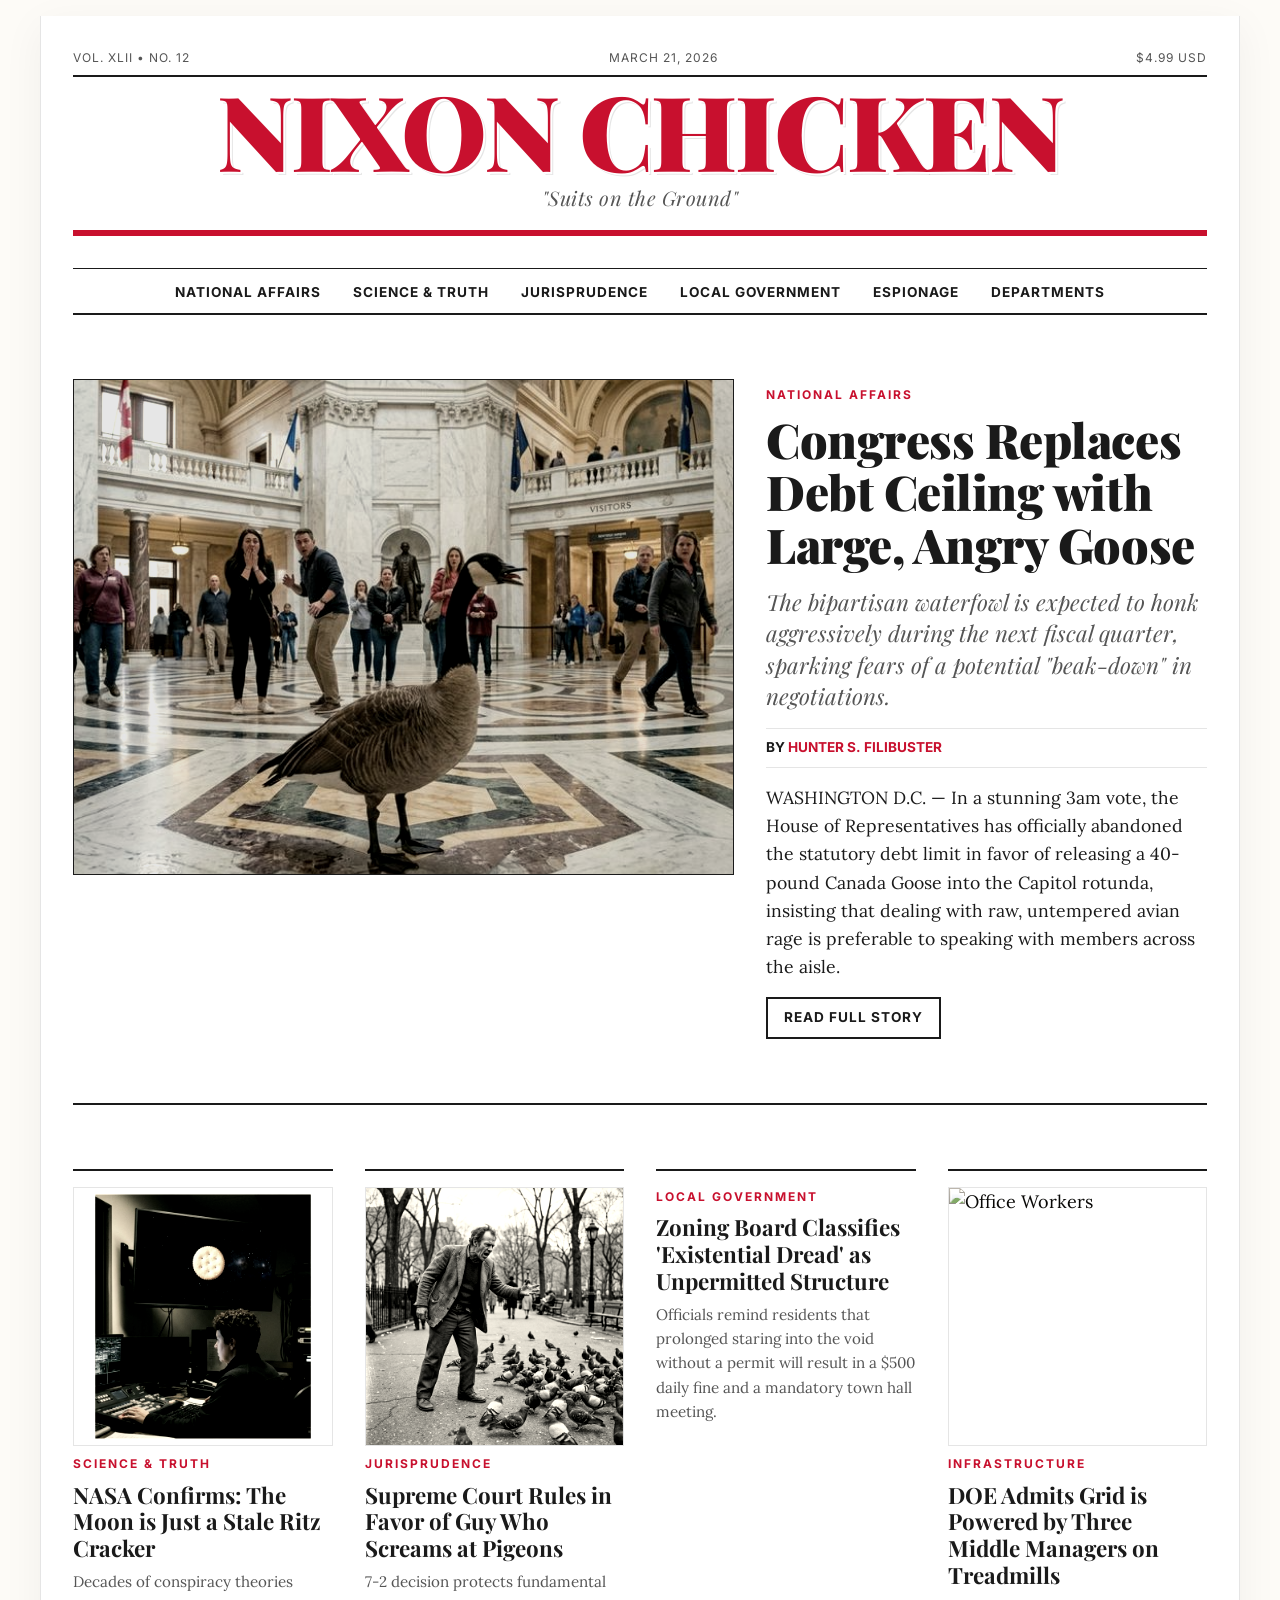
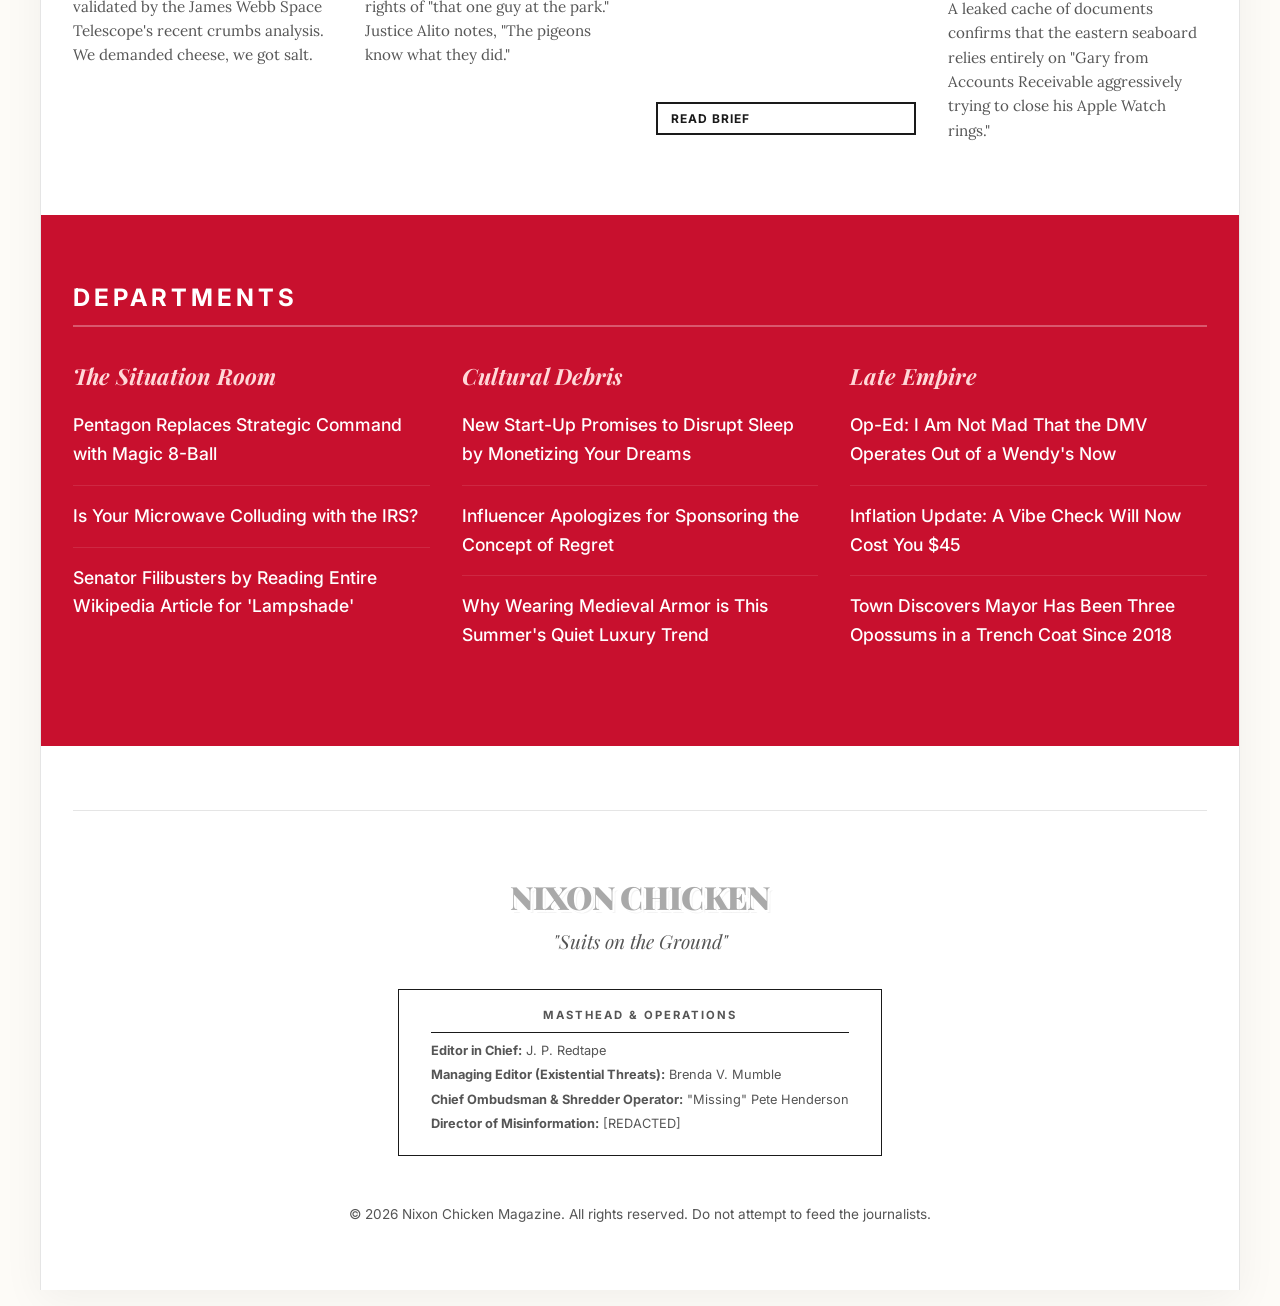
==== index.html @ 23889d83 "Replace scroll-driven video with autoplay hero + fade-out - New Casserole_hero.mp4: trimmed black ba" ====
<!DOCTYPE html>
<html lang="en">
<head>
    <meta charset="UTF-8">
    <meta name="viewport" content="width=device-width, initial-scale=1.0">
    <title>Nixon Chicken | Democracy Dies in the Deep Fryer</title>
    <meta name="description" content="The only satirical magazine brave enough to tell you what the birds are plotting.">
    <link rel="preconnect" href="https://fonts.googleapis.com">
    <link rel="preconnect" href="https://fonts.gstatic.com" crossorigin>
    <link href="https://fonts.googleapis.com/css2?family=Inter:wght@400;500;700&family=Lora:ital,wght@0,400;0,600;1,400&family=Playfair+Display:ital,wght@0,700;0,900;1,700;1,900&display=swap" rel="stylesheet">
    <link rel="stylesheet" href="style.css">
</head>
<body>

    <!-- AUTOPLAY VIDEO HERO OVERLAY -->
    <!-- Covers the entire viewport, plays once, pauses 1.5s, then fades to reveal site -->
    <div id="video-overlay" class="video-overlay">
        <video id="hero-video" src="assets/Casserole_hero.mp4" muted playsinline webkit-playsinline preload="auto"></video>
    </div>

    <!-- SITE CONTENT -->
    <div class="site-wrapper">
        <header class="masthead">
            <div class="masthead-meta">
                <span>VOL. XLII • NO. 12</span>
                <span>MARCH 21, 2026</span>
                <span>$4.99 USD</span>
            </div>
            <h1 class="logo">NIXON CHICKEN</h1>
            <p class="tagline">"Suits on the Ground"</p>
        </header>

        <nav class="main-nav">
            <ul>
                <li><a href="#">National Affairs</a></li>
                <li><a href="#">Science & Truth</a></li>
                <li><a href="#">Jurisprudence</a></li>
                <li><a href="#">Local Government</a></li>
                <li><a href="#">Espionage</a></li>
                <li><a href="#">Departments</a></li>
            </ul>
        </nav>

        <main>
            <section class="hero-story">
                <div class="hero-image">
                    <div class="img-wrapper">
                        <img src="assets/goose.png" alt="A Large and Majestic Goose">
                    </div>
                </div>
                <div class="hero-content">
                    <span class="category-tag">National Affairs</span>
                    <h2 class="hero-headline">Congress Replaces Debt Ceiling with Large, Angry Goose</h2>
                    <p class="hero-dek">The bipartisan waterfowl is expected to honk aggressively during the next fiscal quarter, sparking fears of a potential "beak-down" in negotiations.</p>
                    <p class="author">By <span class="author-name">Hunter S. Filibuster</span></p>
                    <p class="hero-excerpt">WASHINGTON D.C. — In a stunning 3am vote, the House of Representatives has officially abandoned the statutory debt limit in favor of releasing a 40-pound Canada Goose into the Capitol rotunda, insisting that dealing with raw, untempered avian rage is preferable to speaking with members across the aisle.</p>
                    <a href="#" class="read-more">Read Full Story</a>
                </div>
            </section>

            <div class="story-grid">
                <article class="card">
                    <div class="card-img">
                        <img src="assets/ritz_moon.png" alt="Moon is a cracker">
                    </div>
                    <span class="category-tag">Science & Truth</span>
                    <h3 class="card-headline">NASA Confirms: The Moon is Just a Stale Ritz Cracker</h3>
                    <p class="card-dek">Decades of conspiracy theories validated by the James Webb Space Telescope's recent crumbs analysis. We demanded cheese, we got salt.</p>
                </article>

                <article class="card">
                    <div class="card-img">
                        <img src="assets/pigeon_man.png" alt="Man yelling at pigeons">
                    </div>
                    <span class="category-tag">Jurisprudence</span>
                    <h3 class="card-headline">Supreme Court Rules in Favor of Guy Who Screams at Pigeons</h3>
                    <p class="card-dek">7-2 decision protects fundamental rights of "that one guy at the park." Justice Alito notes, "The pigeons know what they did."</p>
                </article>

                <article class="card text-only">
                    <span class="category-tag">Local Government</span>
                    <h3 class="card-headline">Zoning Board Classifies 'Existential Dread' as Unpermitted Structure</h3>
                    <p class="card-dek">Officials remind residents that prolonged staring into the void without a permit will result in a $500 daily fine and a mandatory town hall meeting.</p>
                    <a href="#" class="read-more small">Read Brief</a>
                </article>

                <article class="card">
                    <div class="card-img">
                        <img src="https://picsum.photos/seed/bureaucracy/600/600" alt="Office Workers">
                    </div>
                    <span class="category-tag">Infrastructure</span>
                    <h3 class="card-headline">DOE Admits Grid is Powered by Three Middle Managers on Treadmills</h3>
                    <p class="card-dek">A leaked cache of documents confirms that the eastern seaboard relies entirely on "Gary from Accounts Receivable aggressively trying to close his Apple Watch rings."</p>
                </article>

            </div>

            <section class="departments">
                <div class="dept-header">
                    <h2>Departments</h2>
                </div>
                <div class="dept-columns">
                    <div class="dept-col">
                        <h4>The Situation Room</h4>
                        <ul>
                            <li><a href="#">Pentagon Replaces Strategic Command with Magic 8-Ball</a></li>
                            <li><a href="#">Is Your Microwave Colluding with the IRS?</a></li>
                            <li><a href="#">Senator Filibusters by Reading Entire Wikipedia Article for 'Lampshade'</a></li>
                        </ul>
                    </div>
                    <div class="dept-col">
                        <h4>Cultural Debris</h4>
                        <ul>
                            <li><a href="#">New Start-Up Promises to Disrupt Sleep by Monetizing Your Dreams</a></li>
                            <li><a href="#">Influencer Apologizes for Sponsoring the Concept of Regret</a></li>
                            <li><a href="#">Why Wearing Medieval Armor is This Summer's Quiet Luxury Trend</a></li>
                        </ul>
                    </div>
                    <div class="dept-col">
                        <h4>Late Empire</h4>
                        <ul>
                            <li><a href="#">Op-Ed: I Am Not Mad That the DMV Operates Out of a Wendy's Now</a></li>
                            <li><a href="#">Inflation Update: A Vibe Check Will Now Cost You $45</a></li>
                            <li><a href="#">Town Discovers Mayor Has Been Three Opossums in a Trench Coat Since 2018</a></li>
                        </ul>
                    </div>
                </div>
            </section>
        </main>

        <footer class="site-footer">
            <h1 class="logo footer-logo">NIXON CHICKEN</h1>
            <p class="footer-tagline">"Suits on the Ground"</p>

            <div class="staff-box">
                <h5>Masthead & Operations</h5>
                <p><strong>Editor in Chief:</strong> J. P. Redtape</p>
                <p><strong>Managing Editor (Existential Threats):</strong> Brenda V. Mumble</p>
                <p><strong>Chief Ombudsman & Shredder Operator:</strong> "Missing" Pete Henderson</p>
                <p><strong>Director of Misinformation:</strong> [REDACTED]</p>
            </div>

            <p class="copyright">&copy; 2026 Nixon Chicken Magazine. All rights reserved. Do not attempt to feed the journalists.</p>
        </footer>
    </div>

    <script>
        const overlay = document.getElementById("video-overlay");
        const video = document.getElementById("hero-video");

        // When video ends: wait 1.5s, then fade out the overlay
        video.addEventListener("ended", () => {
            setTimeout(() => {
                overlay.classList.add("fade-out");
                // After the CSS transition completes, remove overlay from flow
                overlay.addEventListener("transitionend", () => {
                    overlay.style.display = "none";
                }, { once: true });
            }, 1500);
        });

        // Autoplay as soon as ready
        video.play().catch(() => {
            // If autoplay blocked, fade out immediately
            overlay.classList.add("fade-out");
            setTimeout(() => { overlay.style.display = "none"; }, 1200);
        });
    </script>
</body>
</html>
---- style.css ----
:root {
    --color-bg: #FDFBF7; /* Newsprint cream */
    --color-text: #1a1a1a;
    --color-red: #c8102e; /* TIME red */
    --color-red-dark: #8b0a1d;
    --color-border: #1a1a1a;
    --color-meta: #555;
    
    --font-serif: 'Playfair Display', Georgia, serif;
    --font-body: 'Lora', serif;
    --font-sans: 'Inter', 'Helvetica Neue', sans-serif;
    
    --space-sm: 0.5rem;
    --space-md: 1rem;
    --space-lg: 2rem;
    --space-xl: 4rem;
}

* {
    box-sizing: border-box;
    margin: 0;
    padding: 0;
}

body {
    background-color: var(--color-bg);
    color: var(--color-text);
    font-family: var(--font-body);
    line-height: 1.6;
    padding: 0; /* padding moved to .site-wrapper margin */
    font-size: 18px;
}

a {
    color: inherit;
    text-decoration: none;
}

a:hover {
    color: var(--color-red);
}

.site-wrapper {
    max-width: 1200px;
    margin: var(--space-md) auto;
    border-left: 1px solid rgba(0,0,0,0.1);
    border-right: 1px solid rgba(0,0,0,0.1);
    background-color: #fff;
    padding: 0 var(--space-lg);
    box-shadow: 0 10px 40px rgba(0,0,0,0.05);
}

/* --- AUTOPLAY VIDEO HERO OVERLAY --- */
/* Fixed overlay covers viewport, fades out after video ends + 1.5s pause */
.video-overlay {
    position: fixed;
    inset: 0;
    z-index: 9999;
    background: #000;
    display: flex;
    align-items: center;
    justify-content: center;
    opacity: 1;
    transition: opacity 1.2s ease;
}

.video-overlay.fade-out {
    opacity: 0;
    pointer-events: none;
}

#hero-video {
    width: 100%;
    height: 100%;
    object-fit: cover;
    display: block;
}

/* --- MASTHEAD --- */
.masthead {
    text-align: center;
    padding: var(--space-lg) 0 var(--space-md);
    border-bottom: 6px solid var(--color-red);
    margin-bottom: var(--space-lg);
    position: relative;
}

.masthead-meta {
    display: flex;
    justify-content: space-between;
    font-family: var(--font-sans);
    font-size: 0.75rem;
    text-transform: uppercase;
    letter-spacing: 1px;
    border-bottom: 2px solid var(--color-border);
    padding-bottom: var(--space-sm);
    margin-bottom: var(--space-sm);
    color: var(--color-meta);
}

.logo {
    font-family: var(--font-serif);
    font-weight: 900;
    font-size: 10vw; /* Responsive logo */
    line-height: 0.85;
    letter-spacing: -0.02em;
    text-transform: uppercase;
    color: var(--color-red);
    margin: var(--space-sm) 0;
    text-shadow: 2px 2px 0 #fff, 3px 3px 0 rgba(0,0,0,0.1);
}

@media (min-width: 1000px) {
    .logo { font-size: 6.5rem; }
}

.tagline {
    font-family: var(--font-serif);
    font-style: italic;
    font-size: 1.25rem;
    color: var(--color-meta);
    letter-spacing: 0.5px;
}

/* --- MAIN NAV --- */
.main-nav {
    border-top: 1px solid var(--color-border);
    border-bottom: 2px solid var(--color-border);
    margin-bottom: var(--space-xl);
    padding: var(--space-sm) 0;
}

.main-nav ul {
    list-style: none;
    display: flex;
    justify-content: center;
    gap: var(--space-lg);
    flex-wrap: wrap;
}

.main-nav a {
    font-family: var(--font-sans);
    font-size: 0.85rem;
    font-weight: 700;
    text-transform: uppercase;
    letter-spacing: 1px;
    color: var(--color-text);
    transition: color 0.2s ease;
}

.main-nav a:hover {
    color: var(--color-red);
}

/* --- HERO STORY --- */
.hero-story {
    display: grid;
    grid-template-columns: 1fr;
    gap: var(--space-lg);
    margin-bottom: var(--space-xl);
    border-bottom: 2px solid var(--color-border);
    padding-bottom: var(--space-xl);
}

@media (min-width: 768px) {
    .hero-story {
        grid-template-columns: 3fr 2fr;
    }
}

.img-wrapper {
    width: 100%;
    aspect-ratio: 4/3;
    overflow: hidden;
    position: relative;
    border: 1px solid var(--color-border);
}

.img-wrapper img {
    width: 100%;
    height: 100%;
    object-fit: cover;
    filter: sepia(0.2) contrast(1.1) brightness(0.9) grayscale(0.2);
    transition: transform 0.4s ease;
}

.img-wrapper:hover img {
    transform: scale(1.03);
}

.category-tag {
    display: inline-block;
    font-family: var(--font-sans);
    font-size: 0.75rem;
    text-transform: uppercase;
    letter-spacing: 2px;
    color: var(--color-red);
    font-weight: 700;
    margin-bottom: var(--space-sm);
}

.hero-headline {
    font-family: var(--font-serif);
    font-weight: 900;
    font-size: 3rem;
    line-height: 1.1;
    margin-bottom: var(--space-md);
    letter-spacing: -0.01em;
}

.hero-headline:hover {
    color: var(--color-red-dark);
}

.hero-dek {
    font-family: var(--font-serif);
    font-style: italic;
    font-size: 1.4rem;
    color: var(--color-meta);
    margin-bottom: var(--space-md);
    line-height: 1.4;
}

.author {
    font-family: var(--font-sans);
    font-weight: 700;
    font-size: 0.85rem;
    text-transform: uppercase;
    margin-bottom: var(--space-md);
    border-top: 1px solid rgba(0,0,0,0.1);
    border-bottom: 1px solid rgba(0,0,0,0.1);
    padding: var(--space-sm) 0;
}

.author-name { color: var(--color-red); }

.hero-excerpt {
    font-size: 1.1rem;
    margin-bottom: var(--space-md);
}

.read-more {
    display: inline-block;
    font-family: var(--font-sans);
    font-weight: 700;
    font-size: 0.85rem;
    text-transform: uppercase;
    letter-spacing: 1px;
    border: 2px solid var(--color-text);
    padding: 0.5rem 1rem;
    transition: all 0.2s ease;
}

.read-more:hover {
    background-color: var(--color-text);
    color: #fff;
}

.read-more.small {
    padding: 0.3rem 0.8rem;
    font-size: 0.75rem;
}

/* --- STORY GRID --- */
.story-grid {
    display: grid;
    grid-template-columns: 1fr;
    gap: var(--space-lg);
    margin-bottom: var(--space-xl);
}

@media (min-width: 768px) {
    .story-grid {
        grid-template-columns: repeat(2, 1fr);
    }
}

@media (min-width: 1024px) {
    .story-grid {
        grid-template-columns: repeat(4, 1fr);
    }
}

.card {
    display: flex;
    flex-direction: column;
    border-top: 2px solid var(--color-border);
    padding-top: var(--space-md);
}

.card-img {
    width: 100%;
    aspect-ratio: 1/1; /* Square for layout consistency */
    overflow: hidden;
    margin-bottom: var(--space-sm);
    border: 1px solid rgba(0,0,0,0.1);
}

.card-img img {
    width: 100%;
    height: 100%;
    object-fit: cover;
    filter: sepia(0.3) contrast(1.2) grayscale(0.4);
    transition: filter 0.3s ease;
}

.card-img:hover img {
    filter: sepia(0) contrast(1) grayscale(0);
}

.card-headline {
    font-family: var(--font-serif);
    font-weight: 700;
    font-size: 1.4rem;
    line-height: 1.2;
    margin-bottom: var(--space-sm);
}

.card-dek {
    font-size: 0.95rem;
    color: var(--color-meta);
    flex-grow: 1; /* Pushes 'read more' to bottom if used */
    margin-bottom: var(--space-sm);
}

.card.text-only {
    padding-bottom: var(--space-md);
}

/* --- DEPARTMENTS --- */
.departments {
    background-color: var(--color-red);
    color: #fff;
    padding: var(--space-xl) var(--space-lg);
    margin: 0 calc(var(--space-lg) * -1); /* Pull out to wrapper edges */
}

.dept-header {
    border-bottom: 2px solid rgba(255,255,255,0.3);
    margin-bottom: var(--space-lg);
    padding-bottom: var(--space-sm);
}

.dept-header h2 {
    font-family: var(--font-sans);
    text-transform: uppercase;
    letter-spacing: 4px;
    font-size: 1.5rem;
}

.dept-columns {
    display: grid;
    grid-template-columns: 1fr;
    gap: var(--space-lg);
}

@media (min-width: 768px) {
    .dept-columns {
        grid-template-columns: repeat(3, 1fr);
    }
}

.dept-col h4 {
    font-family: var(--font-serif);
    font-weight: 700;
    font-style: italic;
    font-size: 1.4rem;
    margin-bottom: var(--space-md);
    color: #ffd8d8;
}

.dept-col ul {
    list-style: none;
}

.dept-col li {
    margin-bottom: var(--space-md);
    border-bottom: 1px solid rgba(255,255,255,0.1);
    padding-bottom: var(--space-md);
}

.dept-col li:last-child {
    border-bottom: none;
}

.dept-col a {
    font-family: var(--font-sans);
    font-weight: 500;
    font-size: 1.1rem;
    line-height: 1.4;
    transition: color 0.2s ease;
}

.dept-col a:hover {
    color: #ffd8d8;
    text-decoration: underline;
}

/* --- FOOTER --- */
.site-footer {
    text-align: center;
    padding: var(--space-xl) 0;
    font-family: var(--font-sans);
    font-size: 0.85rem;
    color: var(--color-meta);
    border-top: 1px solid rgba(0,0,0,0.1);
    margin-top: var(--space-xl);
}

.footer-logo {
    font-size: 2rem;
    margin-bottom: var(--space-md);
    color: var(--color-meta);
    opacity: 0.5;
}

.footer-tagline {
    font-family: var(--font-serif);
    font-style: italic;
    font-size: 1.2rem;
    margin-bottom: var(--space-lg);
    color: var(--color-meta);
}

.staff-box {
    border: 1px solid var(--color-border);
    display: inline-block;
    padding: var(--space-md) var(--space-lg);
    margin-bottom: var(--space-lg);
    text-align: left;
    background-color: transparent;
}

.staff-box h5 {
    font-family: var(--font-sans);
    text-transform: uppercase;
    letter-spacing: 2px;
    margin-bottom: var(--space-sm);
    text-align: center;
    border-bottom: 1px solid var(--color-border);
    padding-bottom: var(--space-sm);
}

.staff-box p {
    font-size: 0.8rem;
    margin-bottom: 0.25rem;
}

.staff-box strong {
    font-weight: 700;
}

.copyright {
    display: block;
    margin-top: var(--space-md);
}

/* Responsive adjustments */
@media (max-width: 767px) {
    .site-wrapper { padding: 0 var(--space-md); }
    .departments { margin: 0 calc(var(--space-md) * -1); padding: var(--space-lg) var(--space-md); }
    .hero-headline { font-size: 2.2rem; }
    .hero-dek { font-size: 1.25rem; }
    .masthead { padding-top: var(--space-md); }
    .main-nav ul { gap: var(--space-sm); row-gap: var(--space-sm); justify-content: space-around; }
    .main-nav a { font-size: 0.75rem; text-align: center; }
}
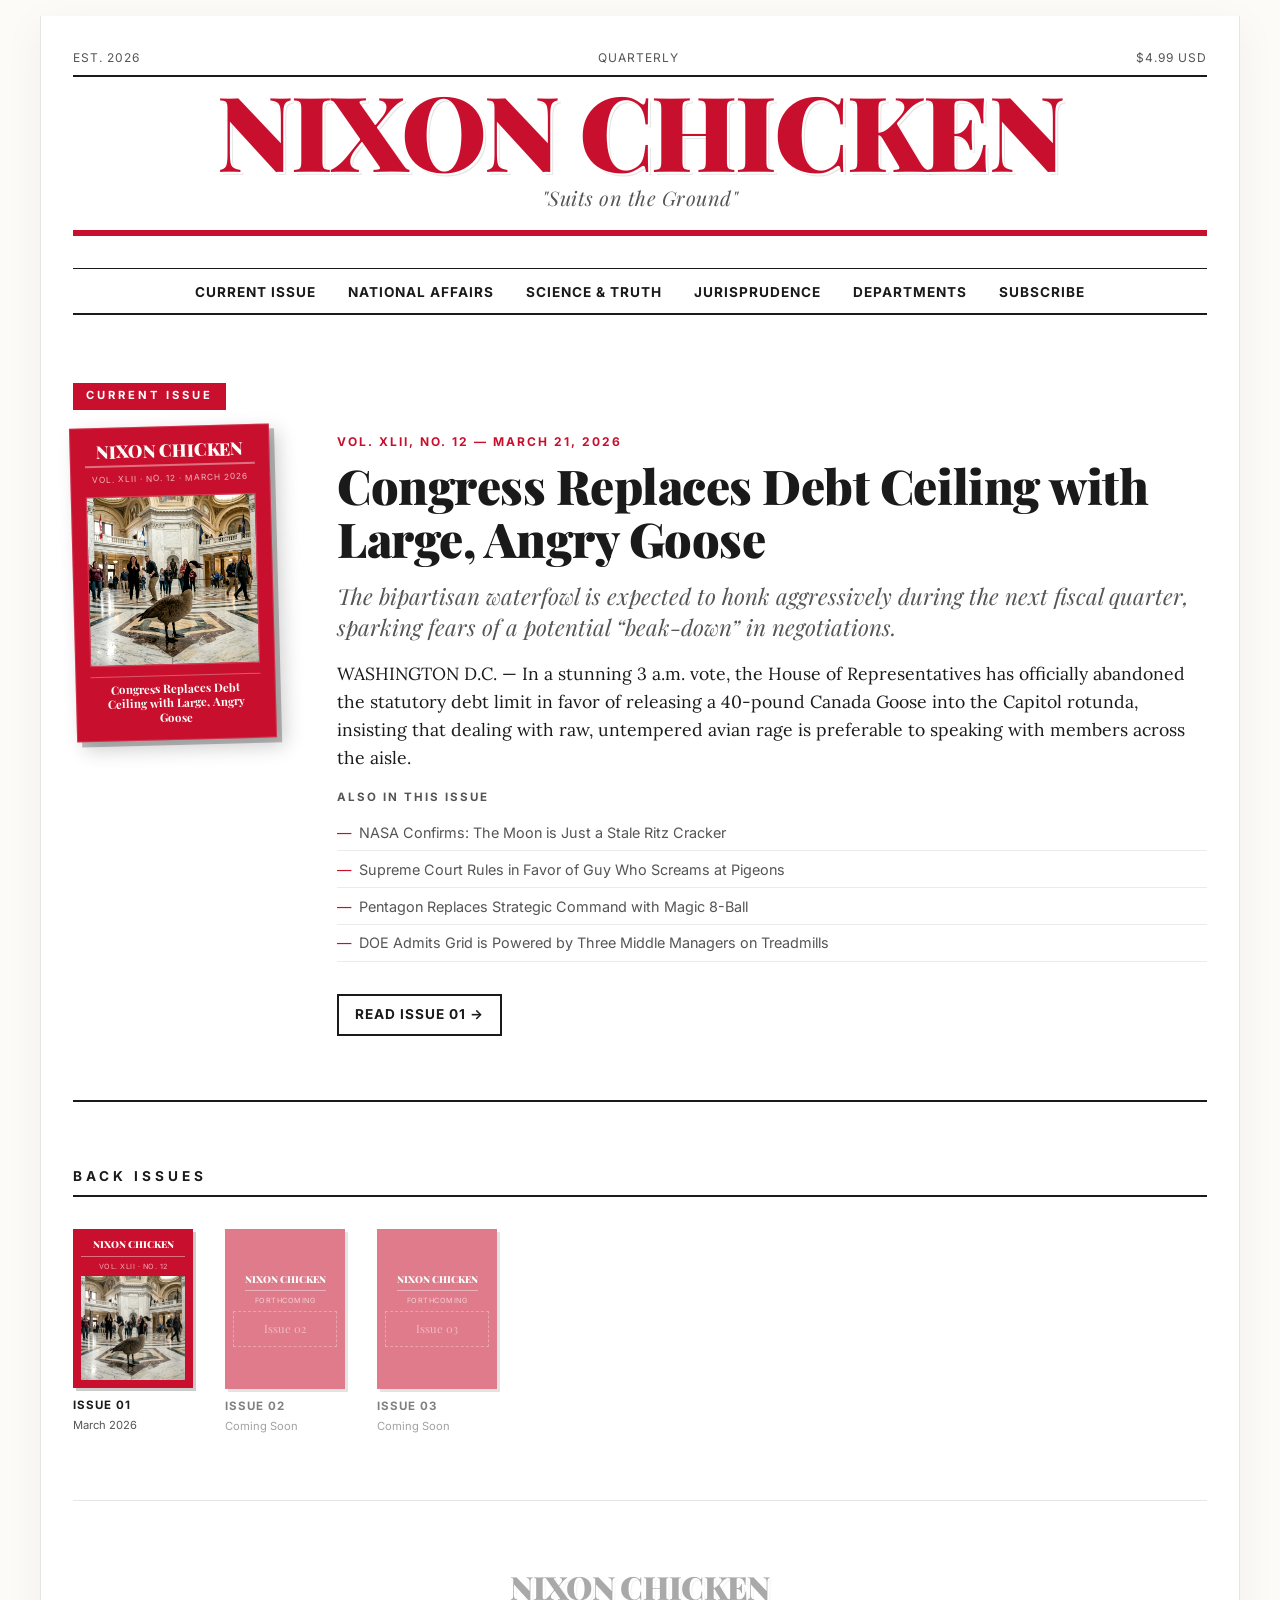
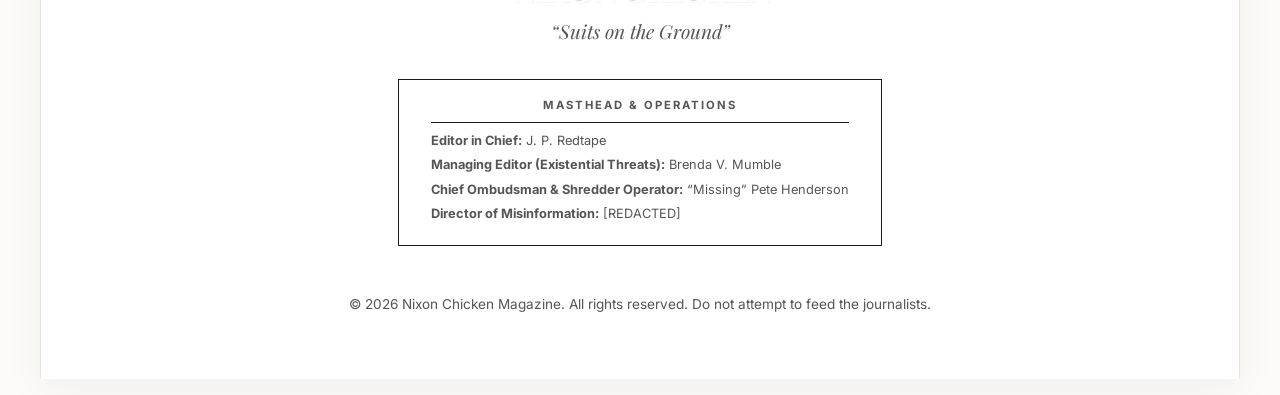
==== commit 8210735c: "Restructure site as digital magazine with StPageFlip flipbook - Remove autoplay video overlay from i" ====
--- a/index.html
+++ b/index.html
@@ -11,19 +11,12 @@
     <link rel="stylesheet" href="style.css">
 </head>
 <body>
+    <div class="site-wrapper">
 
-    <!-- AUTOPLAY VIDEO HERO OVERLAY -->
-    <!-- Covers the entire viewport, plays once, pauses 1.5s, then fades to reveal site -->
-    <div id="video-overlay" class="video-overlay">
-        <video id="hero-video" src="assets/Casserole_hero.mp4" muted playsinline webkit-playsinline preload="auto"></video>
-    </div>
-
-    <!-- SITE CONTENT -->
-    <div class="site-wrapper">
         <header class="masthead">
             <div class="masthead-meta">
-                <span>VOL. XLII • NO. 12</span>
-                <span>MARCH 21, 2026</span>
+                <span>EST. 2026</span>
+                <span>QUARTERLY</span>
                 <span>$4.99 USD</span>
             </div>
             <h1 class="logo">NIXON CHICKEN</h1>
@@ -32,139 +25,112 @@
 
         <nav class="main-nav">
             <ul>
-                <li><a href="#">National Affairs</a></li>
-                <li><a href="#">Science & Truth</a></li>
-                <li><a href="#">Jurisprudence</a></li>
-                <li><a href="#">Local Government</a></li>
-                <li><a href="#">Espionage</a></li>
-                <li><a href="#">Departments</a></li>
+                <li><a href="/issue/01">Current Issue</a></li>
+                <li><a href="/issue/01#national-affairs">National Affairs</a></li>
+                <li><a href="/issue/01#science">Science &amp; Truth</a></li>
+                <li><a href="/issue/01#jurisprudence">Jurisprudence</a></li>
+                <li><a href="/issue/01#departments">Departments</a></li>
+                <li><a href="/404-subscribe">Subscribe</a></li>
             </ul>
         </nav>
 
         <main>
-            <section class="hero-story">
-                <div class="hero-image">
-                    <div class="img-wrapper">
-                        <img src="assets/goose.png" alt="A Large and Majestic Goose">
+
+            <!-- CURRENT ISSUE FEATURE -->
+            <section class="current-issue-feature">
+                <div class="issue-badge">Current Issue</div>
+                <div class="issue-feature-layout">
+
+                    <a href="/issue/01" class="issue-cover-link" aria-label="Read Issue 01">
+                        <div class="cover-mock">
+                            <div class="cover-mock-header">Nixon Chicken</div>
+                            <div class="cover-mock-vol">Vol. XLII &middot; No. 12 &middot; March 2026</div>
+                            <div class="cover-mock-img">
+                                <img src="assets/goose.png" alt="A large and very serious goose">
+                            </div>
+                            <div class="cover-mock-hed">Congress Replaces Debt Ceiling with Large, Angry Goose</div>
+                        </div>
+                    </a>
+
+                    <div class="issue-feature-content">
+                        <span class="category-tag">Vol. XLII, No. 12 &mdash; March 21, 2026</span>
+                        <h2 class="hero-headline">Congress Replaces Debt Ceiling with Large, Angry Goose</h2>
+                        <p class="hero-dek">The bipartisan waterfowl is expected to honk aggressively during the next fiscal quarter, sparking fears of a potential &ldquo;beak-down&rdquo; in negotiations.</p>
+                        <p class="hero-excerpt">WASHINGTON D.C. &mdash; In a stunning 3&nbsp;a.m. vote, the House of Representatives has officially abandoned the statutory debt limit in favor of releasing a 40-pound Canada Goose into the Capitol rotunda, insisting that dealing with raw, untempered avian rage is preferable to speaking with members across the aisle.</p>
+                        <p class="issue-toc-label">Also in this issue</p>
+                        <ul class="issue-toc-preview">
+                            <li>NASA Confirms: The Moon is Just a Stale Ritz Cracker</li>
+                            <li>Supreme Court Rules in Favor of Guy Who Screams at Pigeons</li>
+                            <li>Pentagon Replaces Strategic Command with Magic 8-Ball</li>
+                            <li>DOE Admits Grid is Powered by Three Middle Managers on Treadmills</li>
+                        </ul>
+                        <a href="/issue/01" class="read-more">Read Issue 01 &rarr;</a>
                     </div>
-                </div>
-                <div class="hero-content">
-                    <span class="category-tag">National Affairs</span>
-                    <h2 class="hero-headline">Congress Replaces Debt Ceiling with Large, Angry Goose</h2>
-                    <p class="hero-dek">The bipartisan waterfowl is expected to honk aggressively during the next fiscal quarter, sparking fears of a potential "beak-down" in negotiations.</p>
-                    <p class="author">By <span class="author-name">Hunter S. Filibuster</span></p>
-                    <p class="hero-excerpt">WASHINGTON D.C. — In a stunning 3am vote, the House of Representatives has officially abandoned the statutory debt limit in favor of releasing a 40-pound Canada Goose into the Capitol rotunda, insisting that dealing with raw, untempered avian rage is preferable to speaking with members across the aisle.</p>
-                    <a href="#" class="read-more">Read Full Story</a>
+
                 </div>
             </section>
 
-            <div class="story-grid">
-                <article class="card">
-                    <div class="card-img">
-                        <img src="assets/ritz_moon.png" alt="Moon is a cracker">
+            <!-- BACK ISSUES -->
+            <section class="back-issues">
+                <div class="back-issues-header">
+                    <h2>Back Issues</h2>
+                </div>
+                <div class="back-issues-grid">
+
+                    <a href="/issue/01" class="back-issue-card">
+                        <div class="back-cover-mini">
+                            <div class="bci-head">Nixon Chicken</div>
+                            <div class="bci-vol">Vol. XLII &middot; No. 12</div>
+                            <img src="assets/goose.png" alt="Issue 01 cover">
+                        </div>
+                        <div class="back-issue-meta">
+                            <span class="bi-number">Issue 01</span>
+                            <span class="bi-date">March 2026</span>
+                        </div>
+                    </a>
+
+                    <div class="back-issue-card coming-soon">
+                        <div class="back-cover-mini placeholder">
+                            <div class="bci-head">Nixon Chicken</div>
+                            <div class="bci-vol">Forthcoming</div>
+                            <div class="placeholder-text">Issue 02</div>
+                        </div>
+                        <div class="back-issue-meta">
+                            <span class="bi-number">Issue 02</span>
+                            <span class="bi-date">Coming Soon</span>
+                        </div>
                     </div>
-                    <span class="category-tag">Science & Truth</span>
-                    <h3 class="card-headline">NASA Confirms: The Moon is Just a Stale Ritz Cracker</h3>
-                    <p class="card-dek">Decades of conspiracy theories validated by the James Webb Space Telescope's recent crumbs analysis. We demanded cheese, we got salt.</p>
-                </article>
 
-                <article class="card">
-                    <div class="card-img">
-                        <img src="assets/pigeon_man.png" alt="Man yelling at pigeons">
+                    <div class="back-issue-card coming-soon">
+                        <div class="back-cover-mini placeholder">
+                            <div class="bci-head">Nixon Chicken</div>
+                            <div class="bci-vol">Forthcoming</div>
+                            <div class="placeholder-text">Issue 03</div>
+                        </div>
+                        <div class="back-issue-meta">
+                            <span class="bi-number">Issue 03</span>
+                            <span class="bi-date">Coming Soon</span>
+                        </div>
                     </div>
-                    <span class="category-tag">Jurisprudence</span>
-                    <h3 class="card-headline">Supreme Court Rules in Favor of Guy Who Screams at Pigeons</h3>
-                    <p class="card-dek">7-2 decision protects fundamental rights of "that one guy at the park." Justice Alito notes, "The pigeons know what they did."</p>
-                </article>
 
-                <article class="card text-only">
-                    <span class="category-tag">Local Government</span>
-                    <h3 class="card-headline">Zoning Board Classifies 'Existential Dread' as Unpermitted Structure</h3>
-                    <p class="card-dek">Officials remind residents that prolonged staring into the void without a permit will result in a $500 daily fine and a mandatory town hall meeting.</p>
-                    <a href="#" class="read-more small">Read Brief</a>
-                </article>
-
-                <article class="card">
-                    <div class="card-img">
-                        <img src="https://picsum.photos/seed/bureaucracy/600/600" alt="Office Workers">
-                    </div>
-                    <span class="category-tag">Infrastructure</span>
-                    <h3 class="card-headline">DOE Admits Grid is Powered by Three Middle Managers on Treadmills</h3>
-                    <p class="card-dek">A leaked cache of documents confirms that the eastern seaboard relies entirely on "Gary from Accounts Receivable aggressively trying to close his Apple Watch rings."</p>
-                </article>
-
-            </div>
-
-            <section class="departments">
-                <div class="dept-header">
-                    <h2>Departments</h2>
-                </div>
-                <div class="dept-columns">
-                    <div class="dept-col">
-                        <h4>The Situation Room</h4>
-                        <ul>
-                            <li><a href="#">Pentagon Replaces Strategic Command with Magic 8-Ball</a></li>
-                            <li><a href="#">Is Your Microwave Colluding with the IRS?</a></li>
-                            <li><a href="#">Senator Filibusters by Reading Entire Wikipedia Article for 'Lampshade'</a></li>
-                        </ul>
-                    </div>
-                    <div class="dept-col">
-                        <h4>Cultural Debris</h4>
-                        <ul>
-                            <li><a href="#">New Start-Up Promises to Disrupt Sleep by Monetizing Your Dreams</a></li>
-                            <li><a href="#">Influencer Apologizes for Sponsoring the Concept of Regret</a></li>
-                            <li><a href="#">Why Wearing Medieval Armor is This Summer's Quiet Luxury Trend</a></li>
-                        </ul>
-                    </div>
-                    <div class="dept-col">
-                        <h4>Late Empire</h4>
-                        <ul>
-                            <li><a href="#">Op-Ed: I Am Not Mad That the DMV Operates Out of a Wendy's Now</a></li>
-                            <li><a href="#">Inflation Update: A Vibe Check Will Now Cost You $45</a></li>
-                            <li><a href="#">Town Discovers Mayor Has Been Three Opossums in a Trench Coat Since 2018</a></li>
-                        </ul>
-                    </div>
                 </div>
             </section>
+
         </main>
 
         <footer class="site-footer">
-            <h1 class="logo footer-logo">NIXON CHICKEN</h1>
-            <p class="footer-tagline">"Suits on the Ground"</p>
-
+            <h2 class="logo footer-logo">NIXON CHICKEN</h2>
+            <p class="footer-tagline">&ldquo;Suits on the Ground&rdquo;</p>
             <div class="staff-box">
-                <h5>Masthead & Operations</h5>
+                <h5>Masthead &amp; Operations</h5>
                 <p><strong>Editor in Chief:</strong> J. P. Redtape</p>
                 <p><strong>Managing Editor (Existential Threats):</strong> Brenda V. Mumble</p>
-                <p><strong>Chief Ombudsman & Shredder Operator:</strong> "Missing" Pete Henderson</p>
+                <p><strong>Chief Ombudsman &amp; Shredder Operator:</strong> &ldquo;Missing&rdquo; Pete Henderson</p>
                 <p><strong>Director of Misinformation:</strong> [REDACTED]</p>
             </div>
-
             <p class="copyright">&copy; 2026 Nixon Chicken Magazine. All rights reserved. Do not attempt to feed the journalists.</p>
         </footer>
+
     </div>
-
-    <script>
-        const overlay = document.getElementById("video-overlay");
-        const video = document.getElementById("hero-video");
-
-        // When video ends: wait 1.5s, then fade out the overlay
-        video.addEventListener("ended", () => {
-            setTimeout(() => {
-                overlay.classList.add("fade-out");
-                // After the CSS transition completes, remove overlay from flow
-                overlay.addEventListener("transitionend", () => {
-                    overlay.style.display = "none";
-                }, { once: true });
-            }, 1500);
-        });
-
-        // Autoplay as soon as ready
-        video.play().catch(() => {
-            // If autoplay blocked, fade out immediately
-            overlay.classList.add("fade-out");
-            setTimeout(() => { overlay.style.display = "none"; }, 1200);
-        });
-    </script>
 </body>
 </html>
--- a/style.css
+++ b/style.css
@@ -50,32 +50,6 @@
     box-shadow: 0 10px 40px rgba(0,0,0,0.05);
 }
 
-/* --- AUTOPLAY VIDEO HERO OVERLAY --- */
-/* Fixed overlay covers viewport, fades out after video ends + 1.5s pause */
-.video-overlay {
-    position: fixed;
-    inset: 0;
-    z-index: 9999;
-    background: #000;
-    display: flex;
-    align-items: center;
-    justify-content: center;
-    opacity: 1;
-    transition: opacity 1.2s ease;
-}
-
-.video-overlay.fade-out {
-    opacity: 0;
-    pointer-events: none;
-}
-
-#hero-video {
-    width: 100%;
-    height: 100%;
-    object-fit: cover;
-    display: block;
-}
-
 /* --- MASTHEAD --- */
 .masthead {
     text-align: center;
@@ -465,3 +439,234 @@
     .main-nav ul { gap: var(--space-sm); row-gap: var(--space-sm); justify-content: space-around; }
     .main-nav a { font-size: 0.75rem; text-align: center; }
 }
+
+/* ==========================================================
+   HOMEPAGE — CURRENT ISSUE FEATURE
+   ========================================================== */
+
+.current-issue-feature {
+    margin-bottom: var(--space-xl);
+    padding-bottom: var(--space-xl);
+    border-bottom: 2px solid var(--color-border);
+}
+
+.issue-badge {
+    font-family: var(--font-sans);
+    font-size: 0.7rem;
+    font-weight: 700;
+    text-transform: uppercase;
+    letter-spacing: 3px;
+    color: #fff;
+    background-color: var(--color-red);
+    display: inline-block;
+    padding: 0.3rem 0.8rem;
+    margin-bottom: var(--space-md);
+}
+
+.issue-feature-layout {
+    display: grid;
+    grid-template-columns: 1fr;
+    gap: var(--space-xl);
+    align-items: start;
+}
+
+@media (min-width: 700px) {
+    .issue-feature-layout { grid-template-columns: auto 1fr; }
+}
+
+.issue-cover-link { display: block; text-decoration: none; }
+
+.cover-mock {
+    width: 200px;
+    background-color: var(--color-red);
+    color: #FDFBF7;
+    padding: 14px;
+    display: flex;
+    flex-direction: column;
+    gap: 6px;
+    box-shadow: 5px 5px 0 rgba(0,0,0,0.25), 8px 8px 20px rgba(0,0,0,0.2);
+    transform: rotate(-1.5deg);
+    transition: transform 0.3s ease, box-shadow 0.3s ease;
+    border: 1px solid rgba(255,255,255,0.15);
+}
+
+.issue-cover-link:hover .cover-mock {
+    transform: rotate(0deg) scale(1.03);
+    box-shadow: 6px 6px 0 rgba(0,0,0,0.3), 10px 10px 28px rgba(0,0,0,0.25);
+}
+
+.cover-mock-header {
+    font-family: var(--font-serif);
+    font-weight: 900;
+    font-size: 1.1rem;
+    letter-spacing: -0.01em;
+    text-transform: uppercase;
+    text-align: center;
+    border-bottom: 2px solid rgba(255,255,255,0.4);
+    padding-bottom: 5px;
+    line-height: 1;
+}
+
+.cover-mock-vol {
+    font-family: var(--font-sans);
+    font-size: 0.52rem;
+    letter-spacing: 1px;
+    text-transform: uppercase;
+    text-align: center;
+    color: rgba(253,251,247,0.7);
+}
+
+.cover-mock-img {
+    width: 100%;
+    aspect-ratio: 1/1;
+    overflow: hidden;
+    margin: 4px 0;
+    border: 1px solid rgba(255,255,255,0.2);
+}
+
+.cover-mock-img img {
+    width: 100%;
+    height: 100%;
+    object-fit: cover;
+    filter: sepia(0.15) contrast(1.1);
+}
+
+.cover-mock-hed {
+    font-family: var(--font-serif);
+    font-weight: 700;
+    font-size: 0.72rem;
+    line-height: 1.25;
+    text-align: center;
+    color: #FDFBF7;
+    border-top: 1px solid rgba(255,255,255,0.3);
+    padding-top: 6px;
+}
+
+.issue-toc-label {
+    font-family: var(--font-sans);
+    font-size: 0.72rem;
+    font-weight: 700;
+    text-transform: uppercase;
+    letter-spacing: 2px;
+    color: var(--color-meta);
+    margin-bottom: var(--space-sm);
+    margin-top: var(--space-md);
+}
+
+.issue-toc-preview {
+    list-style: none;
+    margin-bottom: var(--space-lg);
+}
+
+.issue-toc-preview li {
+    font-family: var(--font-sans);
+    font-size: 0.9rem;
+    padding: 0.4rem 0;
+    border-bottom: 1px solid rgba(0,0,0,0.08);
+    color: var(--color-meta);
+}
+
+.issue-toc-preview li::before {
+    content: "—";
+    color: var(--color-red);
+    margin-right: 0.5rem;
+}
+
+/* ==========================================================
+   HOMEPAGE — BACK ISSUES
+   ========================================================== */
+
+.back-issues { margin-bottom: var(--space-xl); }
+
+.back-issues-header {
+    border-bottom: 2px solid var(--color-border);
+    margin-bottom: var(--space-lg);
+    padding-bottom: var(--space-sm);
+}
+
+.back-issues-header h2 {
+    font-family: var(--font-sans);
+    text-transform: uppercase;
+    letter-spacing: 4px;
+    font-size: 0.85rem;
+    font-weight: 700;
+}
+
+.back-issues-grid { display: flex; flex-wrap: wrap; gap: var(--space-lg); }
+
+.back-issue-card {
+    display: flex;
+    flex-direction: column;
+    gap: var(--space-sm);
+    text-decoration: none;
+    color: inherit;
+}
+
+.back-cover-mini {
+    width: 120px;
+    background-color: var(--color-red);
+    color: #FDFBF7;
+    padding: 8px;
+    display: flex;
+    flex-direction: column;
+    gap: 4px;
+    box-shadow: 3px 3px 0 rgba(0,0,0,0.2);
+    transition: transform 0.2s ease;
+}
+
+.back-issue-card:not(.coming-soon):hover .back-cover-mini { transform: translateY(-3px); }
+
+.bci-head {
+    font-family: var(--font-serif);
+    font-weight: 900;
+    font-size: 0.6rem;
+    text-transform: uppercase;
+    text-align: center;
+    border-bottom: 1px solid rgba(255,255,255,0.4);
+    padding-bottom: 3px;
+}
+
+.bci-vol {
+    font-family: var(--font-sans);
+    font-size: 0.45rem;
+    letter-spacing: 0.5px;
+    text-transform: uppercase;
+    text-align: center;
+    color: rgba(253,251,247,0.65);
+}
+
+.back-cover-mini img {
+    width: 100%;
+    aspect-ratio: 1/1;
+    object-fit: cover;
+    filter: sepia(0.2) grayscale(0.3);
+}
+
+.back-cover-mini.placeholder {
+    aspect-ratio: 3/4;
+    justify-content: center;
+    align-items: center;
+}
+
+.placeholder-text {
+    font-family: var(--font-serif);
+    font-size: 0.7rem;
+    color: rgba(253,251,247,0.5);
+    border: 1px dashed rgba(255,255,255,0.3);
+    padding: 8px;
+    width: 100%;
+    text-align: center;
+}
+
+.back-issue-meta { display: flex; flex-direction: column; gap: 2px; }
+
+.bi-number {
+    font-family: var(--font-sans);
+    font-size: 0.72rem;
+    font-weight: 700;
+    text-transform: uppercase;
+    letter-spacing: 1px;
+}
+
+.bi-date { font-family: var(--font-sans); font-size: 0.7rem; color: var(--color-meta); }
+.coming-soon { opacity: 0.55; cursor: default; }
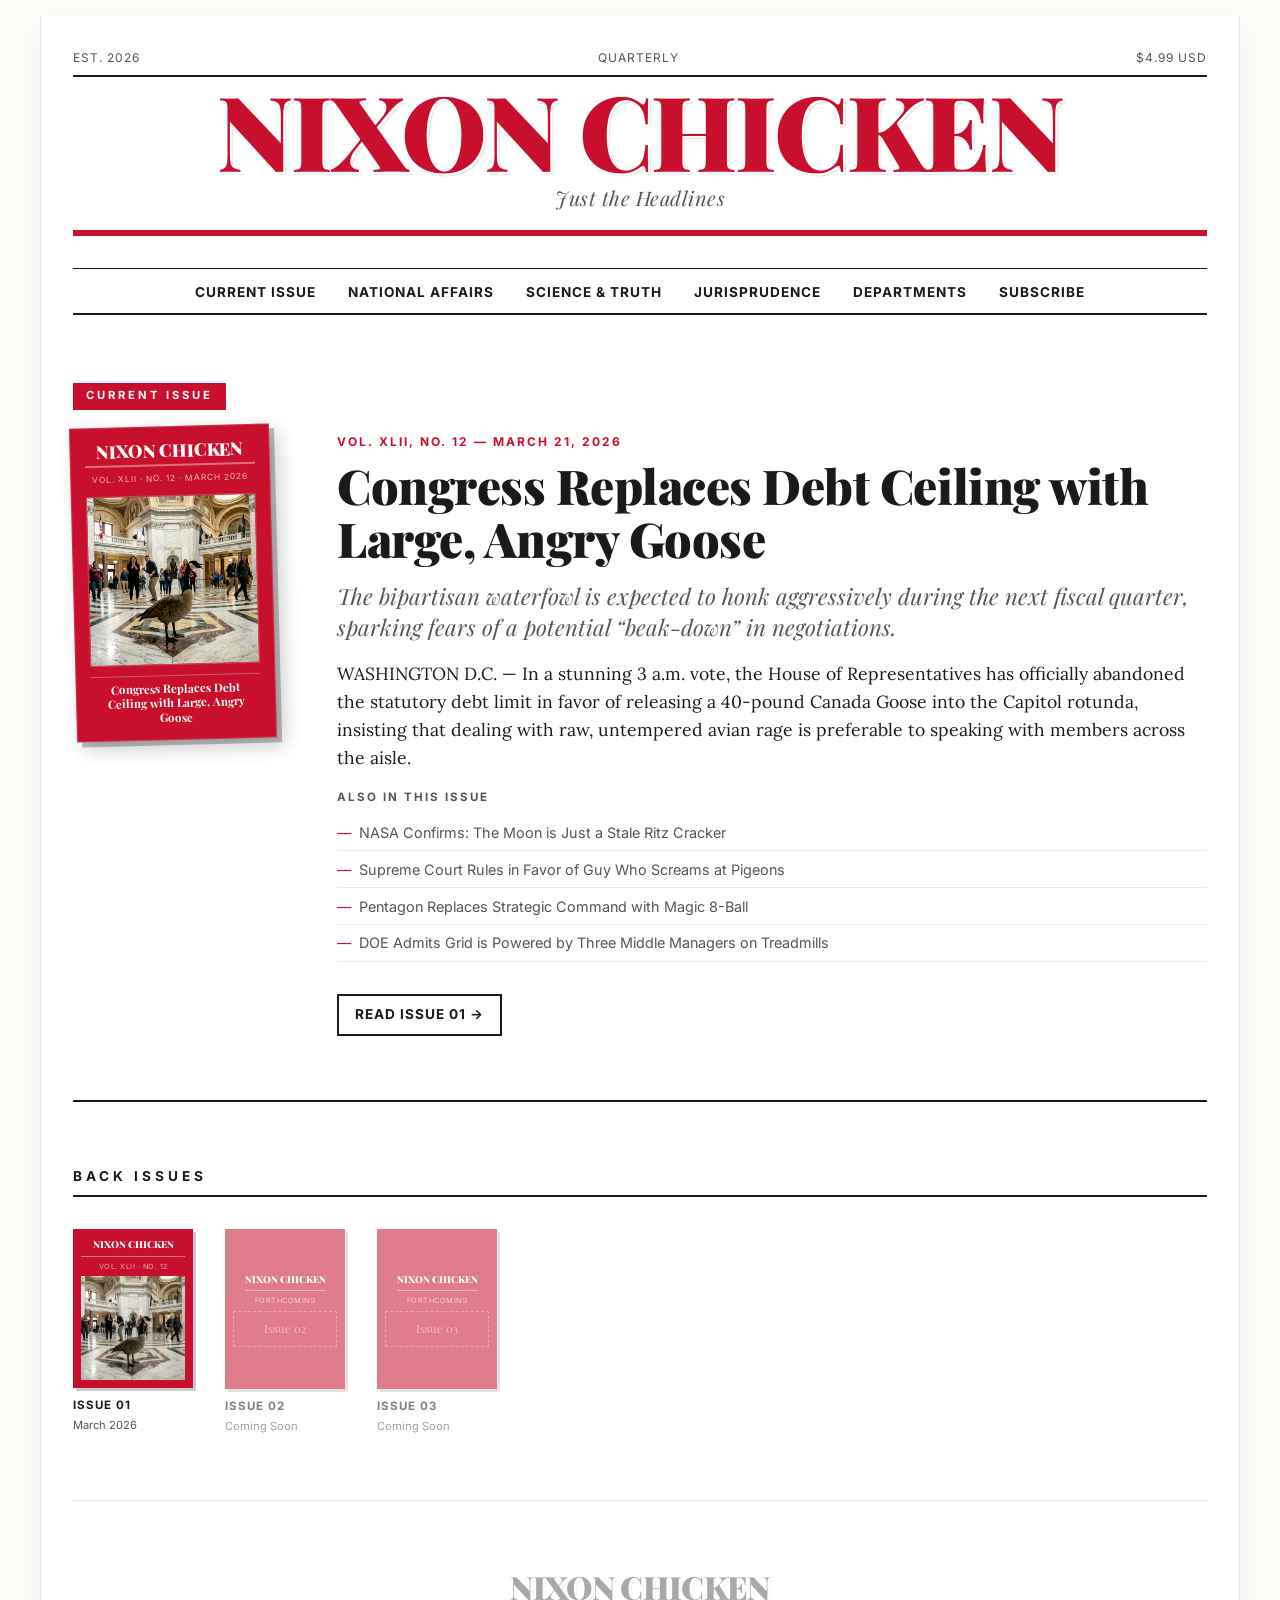
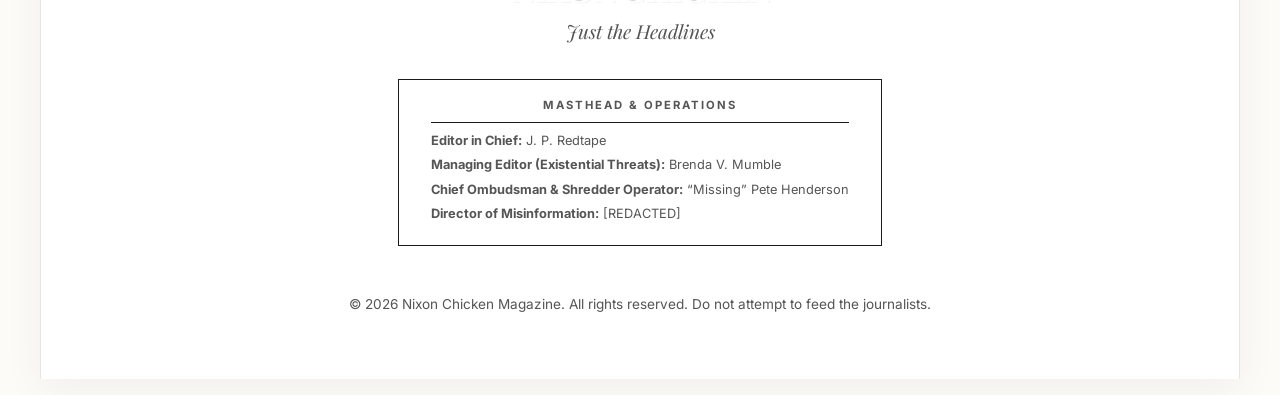
==== commit 12023ead: "Overhaul issue reader: brand header/footer, fixed nav, mixed layout, tagline update Navigation & Con" ====
--- a/index.html
+++ b/index.html
@@ -20,7 +20,7 @@
                 <span>$4.99 USD</span>
             </div>
             <h1 class="logo">NIXON CHICKEN</h1>
-            <p class="tagline">"Suits on the Ground"</p>
+            <p class="tagline">Just the Headlines</p>
         </header>
 
         <nav class="main-nav">
@@ -120,7 +120,7 @@
 
         <footer class="site-footer">
             <h2 class="logo footer-logo">NIXON CHICKEN</h2>
-            <p class="footer-tagline">&ldquo;Suits on the Ground&rdquo;</p>
+            <p class="footer-tagline">Just the Headlines</p>
             <div class="staff-box">
                 <h5>Masthead &amp; Operations</h5>
                 <p><strong>Editor in Chief:</strong> J. P. Redtape</p>
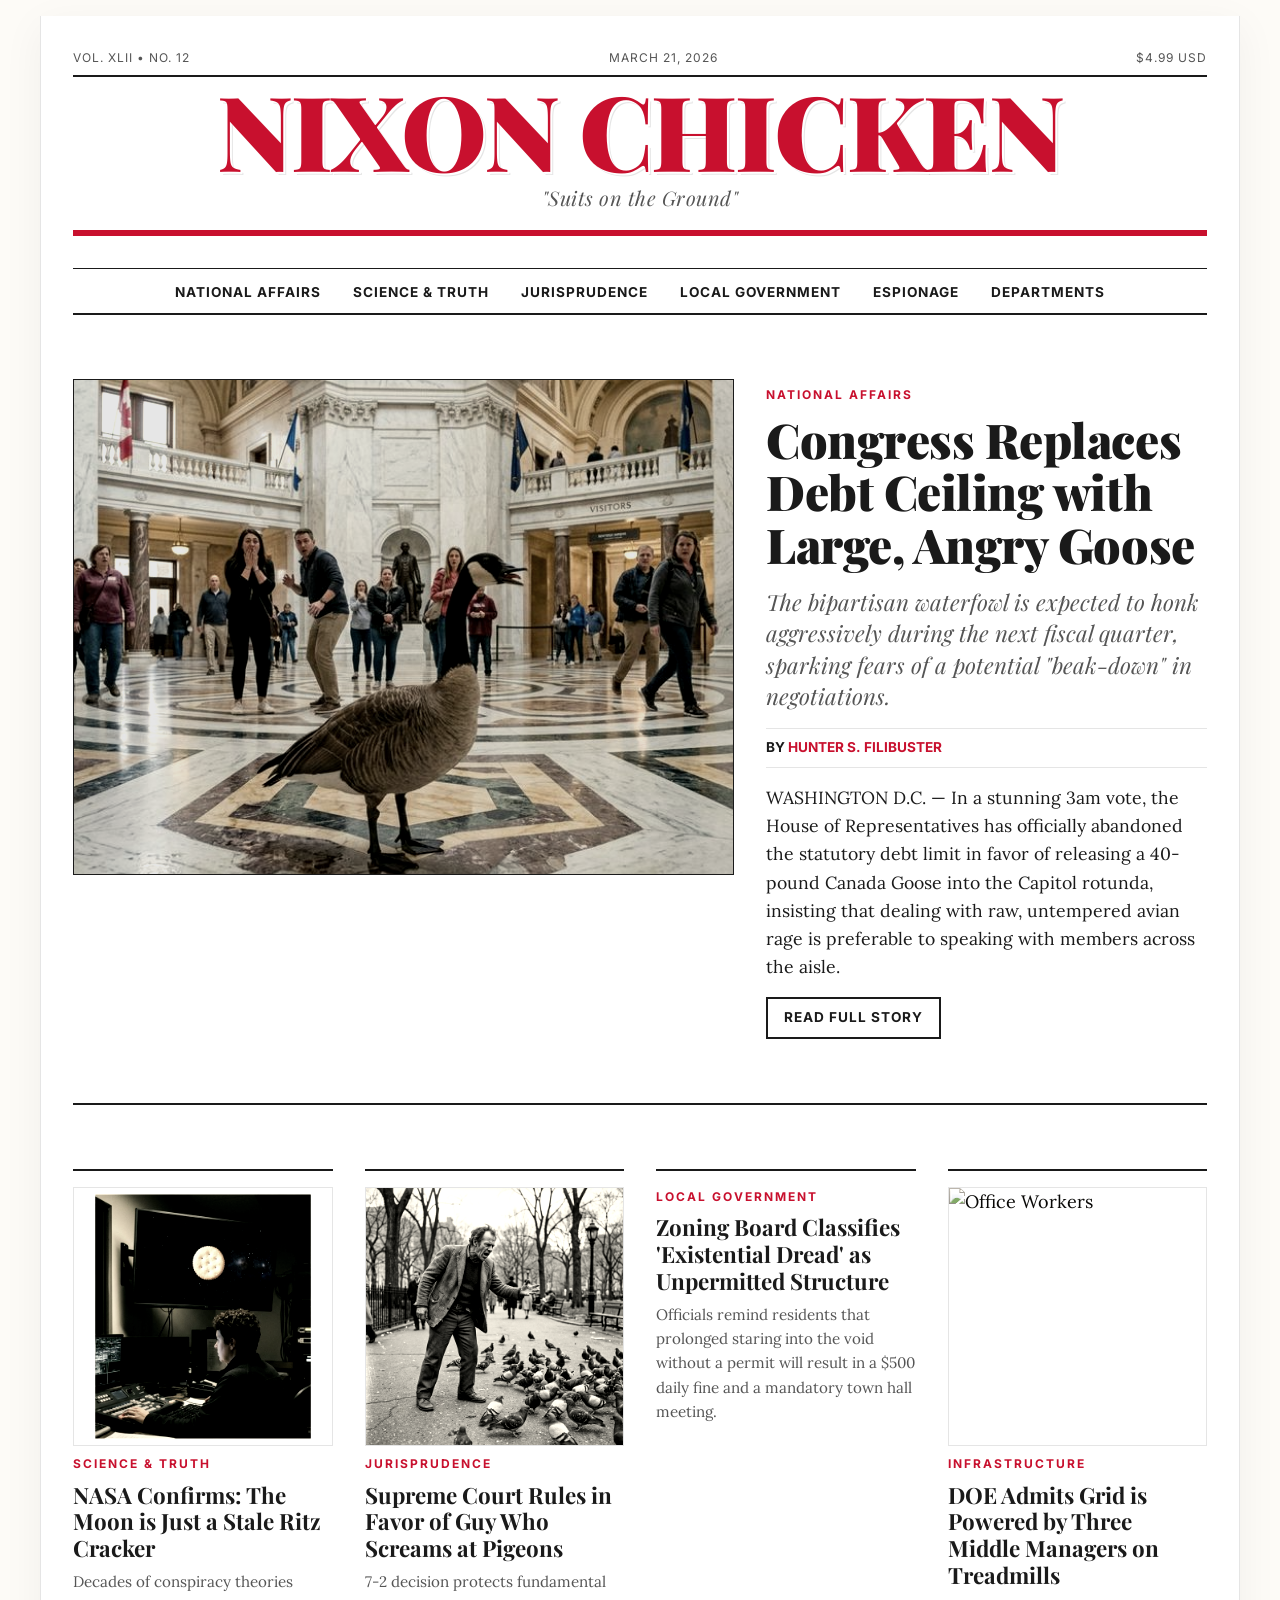
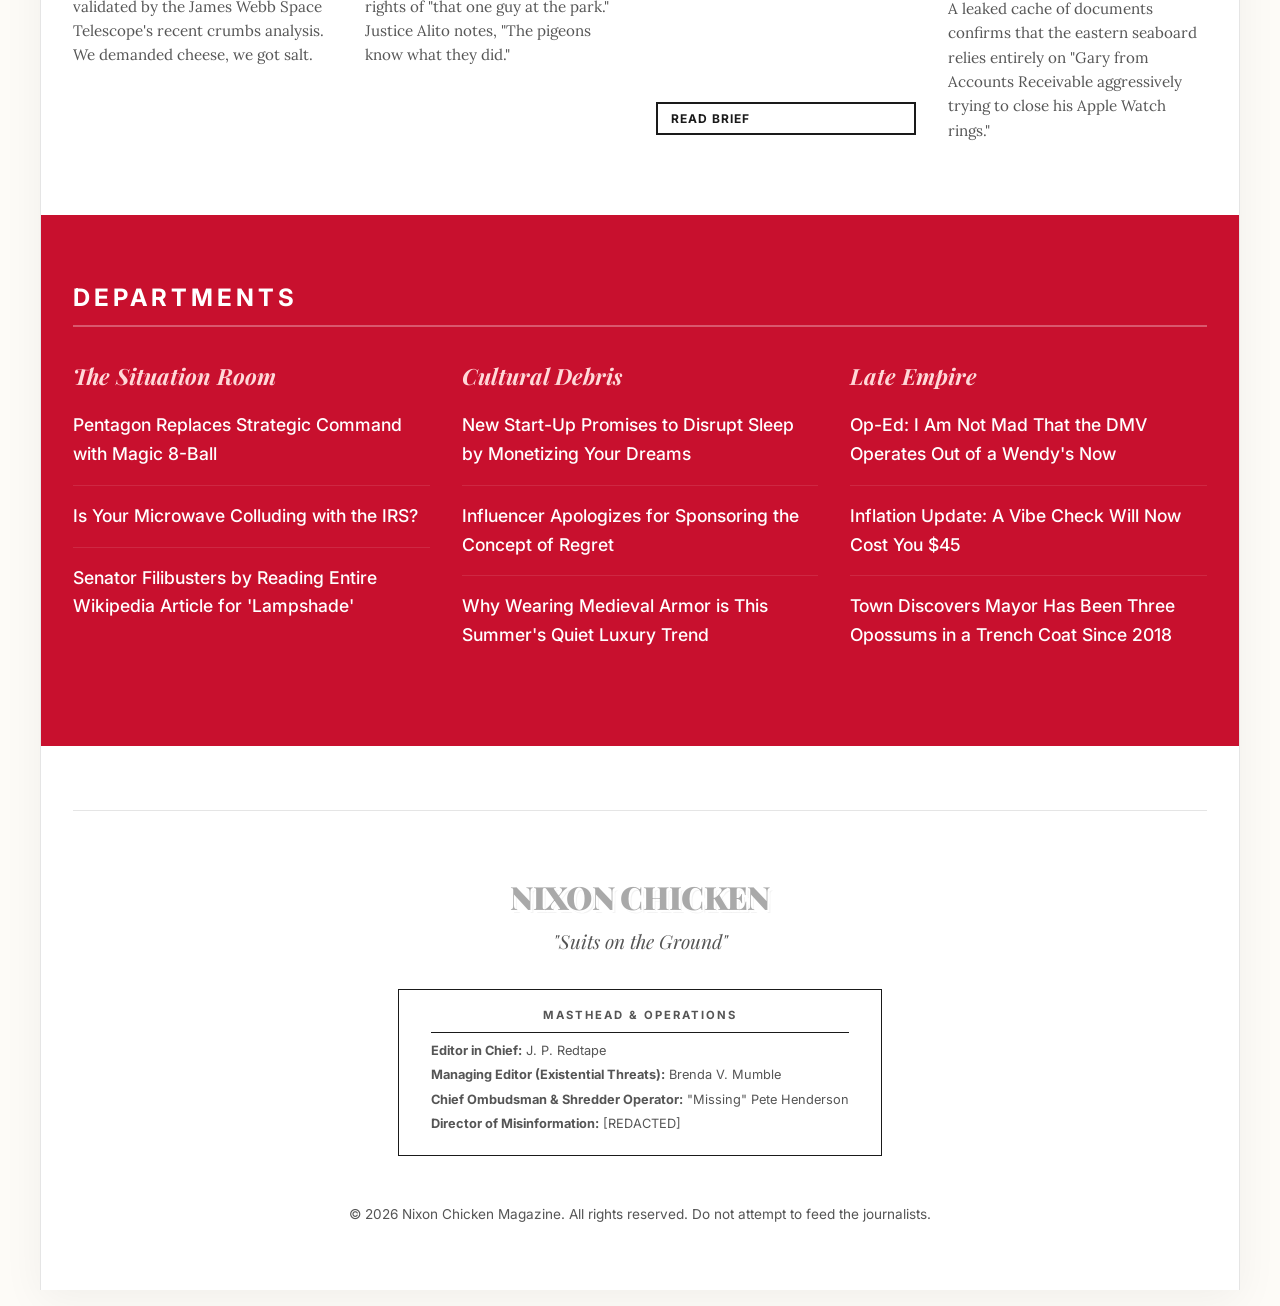
==== commit ea00c57c: "Rollback homepage to pre-pageturn state" ====
--- a/index.html
+++ b/index.html
@@ -11,126 +11,160 @@
     <link rel="stylesheet" href="style.css">
 </head>
 <body>
+
+    <!-- AUTOPLAY VIDEO HERO OVERLAY -->
+    <!-- Covers the entire viewport, plays once, pauses 1.5s, then fades to reveal site -->
+    <div id="video-overlay" class="video-overlay">
+        <video id="hero-video" src="assets/Casserole_hero_v3.mp4" muted playsinline webkit-playsinline preload="auto"></video>
+    </div>
+
+    <!-- SITE CONTENT -->
     <div class="site-wrapper">
-
         <header class="masthead">
             <div class="masthead-meta">
-                <span>EST. 2026</span>
-                <span>QUARTERLY</span>
+                <span>VOL. XLII • NO. 12</span>
+                <span>MARCH 21, 2026</span>
                 <span>$4.99 USD</span>
             </div>
             <h1 class="logo">NIXON CHICKEN</h1>
-            <p class="tagline">Just the Headlines</p>
+            <p class="tagline">"Suits on the Ground"</p>
         </header>
 
         <nav class="main-nav">
             <ul>
-                <li><a href="/issue/01">Current Issue</a></li>
-                <li><a href="/issue/01#national-affairs">National Affairs</a></li>
-                <li><a href="/issue/01#science">Science &amp; Truth</a></li>
-                <li><a href="/issue/01#jurisprudence">Jurisprudence</a></li>
-                <li><a href="/issue/01#departments">Departments</a></li>
-                <li><a href="/404-subscribe">Subscribe</a></li>
+                <li><a href="#">National Affairs</a></li>
+                <li><a href="#">Science & Truth</a></li>
+                <li><a href="#">Jurisprudence</a></li>
+                <li><a href="#">Local Government</a></li>
+                <li><a href="#">Espionage</a></li>
+                <li><a href="#">Departments</a></li>
             </ul>
         </nav>
 
         <main>
-
-            <!-- CURRENT ISSUE FEATURE -->
-            <section class="current-issue-feature">
-                <div class="issue-badge">Current Issue</div>
-                <div class="issue-feature-layout">
-
-                    <a href="/issue/01" class="issue-cover-link" aria-label="Read Issue 01">
-                        <div class="cover-mock">
-                            <div class="cover-mock-header">Nixon Chicken</div>
-                            <div class="cover-mock-vol">Vol. XLII &middot; No. 12 &middot; March 2026</div>
-                            <div class="cover-mock-img">
-                                <img src="assets/goose.png" alt="A large and very serious goose">
-                            </div>
-                            <div class="cover-mock-hed">Congress Replaces Debt Ceiling with Large, Angry Goose</div>
-                        </div>
-                    </a>
-
-                    <div class="issue-feature-content">
-                        <span class="category-tag">Vol. XLII, No. 12 &mdash; March 21, 2026</span>
-                        <h2 class="hero-headline">Congress Replaces Debt Ceiling with Large, Angry Goose</h2>
-                        <p class="hero-dek">The bipartisan waterfowl is expected to honk aggressively during the next fiscal quarter, sparking fears of a potential &ldquo;beak-down&rdquo; in negotiations.</p>
-                        <p class="hero-excerpt">WASHINGTON D.C. &mdash; In a stunning 3&nbsp;a.m. vote, the House of Representatives has officially abandoned the statutory debt limit in favor of releasing a 40-pound Canada Goose into the Capitol rotunda, insisting that dealing with raw, untempered avian rage is preferable to speaking with members across the aisle.</p>
-                        <p class="issue-toc-label">Also in this issue</p>
-                        <ul class="issue-toc-preview">
-                            <li>NASA Confirms: The Moon is Just a Stale Ritz Cracker</li>
-                            <li>Supreme Court Rules in Favor of Guy Who Screams at Pigeons</li>
-                            <li>Pentagon Replaces Strategic Command with Magic 8-Ball</li>
-                            <li>DOE Admits Grid is Powered by Three Middle Managers on Treadmills</li>
-                        </ul>
-                        <a href="/issue/01" class="read-more">Read Issue 01 &rarr;</a>
+            <section class="hero-story">
+                <div class="hero-image">
+                    <div class="img-wrapper">
+                        <img src="assets/goose.png" alt="A Large and Majestic Goose">
                     </div>
-
+                </div>
+                <div class="hero-content">
+                    <span class="category-tag">National Affairs</span>
+                    <h2 class="hero-headline">Congress Replaces Debt Ceiling with Large, Angry Goose</h2>
+                    <p class="hero-dek">The bipartisan waterfowl is expected to honk aggressively during the next fiscal quarter, sparking fears of a potential "beak-down" in negotiations.</p>
+                    <p class="author">By <span class="author-name">Hunter S. Filibuster</span></p>
+                    <p class="hero-excerpt">WASHINGTON D.C. — In a stunning 3am vote, the House of Representatives has officially abandoned the statutory debt limit in favor of releasing a 40-pound Canada Goose into the Capitol rotunda, insisting that dealing with raw, untempered avian rage is preferable to speaking with members across the aisle.</p>
+                    <a href="#" class="read-more">Read Full Story</a>
                 </div>
             </section>
 
-            <!-- BACK ISSUES -->
-            <section class="back-issues">
-                <div class="back-issues-header">
-                    <h2>Back Issues</h2>
+            <div class="story-grid">
+                <article class="card">
+                    <div class="card-img">
+                        <img src="assets/ritz_moon.png" alt="Moon is a cracker">
+                    </div>
+                    <span class="category-tag">Science & Truth</span>
+                    <h3 class="card-headline">NASA Confirms: The Moon is Just a Stale Ritz Cracker</h3>
+                    <p class="card-dek">Decades of conspiracy theories validated by the James Webb Space Telescope's recent crumbs analysis. We demanded cheese, we got salt.</p>
+                </article>
+
+                <article class="card">
+                    <div class="card-img">
+                        <img src="assets/pigeon_man.png" alt="Man yelling at pigeons">
+                    </div>
+                    <span class="category-tag">Jurisprudence</span>
+                    <h3 class="card-headline">Supreme Court Rules in Favor of Guy Who Screams at Pigeons</h3>
+                    <p class="card-dek">7-2 decision protects fundamental rights of "that one guy at the park." Justice Alito notes, "The pigeons know what they did."</p>
+                </article>
+
+                <article class="card text-only">
+                    <span class="category-tag">Local Government</span>
+                    <h3 class="card-headline">Zoning Board Classifies 'Existential Dread' as Unpermitted Structure</h3>
+                    <p class="card-dek">Officials remind residents that prolonged staring into the void without a permit will result in a $500 daily fine and a mandatory town hall meeting.</p>
+                    <a href="#" class="read-more small">Read Brief</a>
+                </article>
+
+                <article class="card">
+                    <div class="card-img">
+                        <img src="https://picsum.photos/seed/bureaucracy/600/600" alt="Office Workers">
+                    </div>
+                    <span class="category-tag">Infrastructure</span>
+                    <h3 class="card-headline">DOE Admits Grid is Powered by Three Middle Managers on Treadmills</h3>
+                    <p class="card-dek">A leaked cache of documents confirms that the eastern seaboard relies entirely on "Gary from Accounts Receivable aggressively trying to close his Apple Watch rings."</p>
+                </article>
+
+            </div>
+
+            <section class="departments">
+                <div class="dept-header">
+                    <h2>Departments</h2>
                 </div>
-                <div class="back-issues-grid">
-
-                    <a href="/issue/01" class="back-issue-card">
-                        <div class="back-cover-mini">
-                            <div class="bci-head">Nixon Chicken</div>
-                            <div class="bci-vol">Vol. XLII &middot; No. 12</div>
-                            <img src="assets/goose.png" alt="Issue 01 cover">
-                        </div>
-                        <div class="back-issue-meta">
-                            <span class="bi-number">Issue 01</span>
-                            <span class="bi-date">March 2026</span>
-                        </div>
-                    </a>
-
-                    <div class="back-issue-card coming-soon">
-                        <div class="back-cover-mini placeholder">
-                            <div class="bci-head">Nixon Chicken</div>
-                            <div class="bci-vol">Forthcoming</div>
-                            <div class="placeholder-text">Issue 02</div>
-                        </div>
-                        <div class="back-issue-meta">
-                            <span class="bi-number">Issue 02</span>
-                            <span class="bi-date">Coming Soon</span>
-                        </div>
+                <div class="dept-columns">
+                    <div class="dept-col">
+                        <h4>The Situation Room</h4>
+                        <ul>
+                            <li><a href="#">Pentagon Replaces Strategic Command with Magic 8-Ball</a></li>
+                            <li><a href="#">Is Your Microwave Colluding with the IRS?</a></li>
+                            <li><a href="#">Senator Filibusters by Reading Entire Wikipedia Article for 'Lampshade'</a></li>
+                        </ul>
                     </div>
-
-                    <div class="back-issue-card coming-soon">
-                        <div class="back-cover-mini placeholder">
-                            <div class="bci-head">Nixon Chicken</div>
-                            <div class="bci-vol">Forthcoming</div>
-                            <div class="placeholder-text">Issue 03</div>
-                        </div>
-                        <div class="back-issue-meta">
-                            <span class="bi-number">Issue 03</span>
-                            <span class="bi-date">Coming Soon</span>
-                        </div>
+                    <div class="dept-col">
+                        <h4>Cultural Debris</h4>
+                        <ul>
+                            <li><a href="#">New Start-Up Promises to Disrupt Sleep by Monetizing Your Dreams</a></li>
+                            <li><a href="#">Influencer Apologizes for Sponsoring the Concept of Regret</a></li>
+                            <li><a href="#">Why Wearing Medieval Armor is This Summer's Quiet Luxury Trend</a></li>
+                        </ul>
                     </div>
-
+                    <div class="dept-col">
+                        <h4>Late Empire</h4>
+                        <ul>
+                            <li><a href="#">Op-Ed: I Am Not Mad That the DMV Operates Out of a Wendy's Now</a></li>
+                            <li><a href="#">Inflation Update: A Vibe Check Will Now Cost You $45</a></li>
+                            <li><a href="#">Town Discovers Mayor Has Been Three Opossums in a Trench Coat Since 2018</a></li>
+                        </ul>
+                    </div>
                 </div>
             </section>
-
         </main>
 
         <footer class="site-footer">
-            <h2 class="logo footer-logo">NIXON CHICKEN</h2>
-            <p class="footer-tagline">Just the Headlines</p>
+            <h1 class="logo footer-logo">NIXON CHICKEN</h1>
+            <p class="footer-tagline">"Suits on the Ground"</p>
+
             <div class="staff-box">
-                <h5>Masthead &amp; Operations</h5>
+                <h5>Masthead & Operations</h5>
                 <p><strong>Editor in Chief:</strong> J. P. Redtape</p>
                 <p><strong>Managing Editor (Existential Threats):</strong> Brenda V. Mumble</p>
-                <p><strong>Chief Ombudsman &amp; Shredder Operator:</strong> &ldquo;Missing&rdquo; Pete Henderson</p>
+                <p><strong>Chief Ombudsman & Shredder Operator:</strong> "Missing" Pete Henderson</p>
                 <p><strong>Director of Misinformation:</strong> [REDACTED]</p>
             </div>
+
             <p class="copyright">&copy; 2026 Nixon Chicken Magazine. All rights reserved. Do not attempt to feed the journalists.</p>
         </footer>
+    </div>
 
-    </div>
+    <script>
+        const overlay = document.getElementById("video-overlay");
+        const video = document.getElementById("hero-video");
+
+        // When video ends: wait 1.5s, then fade out the overlay
+        video.addEventListener("ended", () => {
+            setTimeout(() => {
+                overlay.classList.add("fade-out");
+                // After the CSS transition completes, remove overlay from flow
+                overlay.addEventListener("transitionend", () => {
+                    overlay.style.display = "none";
+                }, { once: true });
+            }, 1500);
+        });
+
+        // Autoplay as soon as ready
+        video.play().catch(() => {
+            // If autoplay blocked, fade out immediately
+            overlay.classList.add("fade-out");
+            setTimeout(() => { overlay.style.display = "none"; }, 1200);
+        });
+    </script>
 </body>
 </html>
--- a/style.css
+++ b/style.css
@@ -50,6 +50,32 @@
     box-shadow: 0 10px 40px rgba(0,0,0,0.05);
 }
 
+/* --- AUTOPLAY VIDEO HERO OVERLAY --- */
+/* Fixed overlay covers viewport, fades out after video ends + 1.5s pause */
+.video-overlay {
+    position: fixed;
+    inset: 0;
+    z-index: 9999;
+    background: #000;
+    display: flex;
+    align-items: center;
+    justify-content: center;
+    opacity: 1;
+    transition: opacity 1.2s ease;
+}
+
+.video-overlay.fade-out {
+    opacity: 0;
+    pointer-events: none;
+}
+
+#hero-video {
+    width: 100%;
+    height: 100%;
+    object-fit: cover;
+    display: block;
+}
+
 /* --- MASTHEAD --- */
 .masthead {
     text-align: center;
@@ -439,234 +465,3 @@
     .main-nav ul { gap: var(--space-sm); row-gap: var(--space-sm); justify-content: space-around; }
     .main-nav a { font-size: 0.75rem; text-align: center; }
 }
-
-/* ==========================================================
-   HOMEPAGE — CURRENT ISSUE FEATURE
-   ========================================================== */
-
-.current-issue-feature {
-    margin-bottom: var(--space-xl);
-    padding-bottom: var(--space-xl);
-    border-bottom: 2px solid var(--color-border);
-}
-
-.issue-badge {
-    font-family: var(--font-sans);
-    font-size: 0.7rem;
-    font-weight: 700;
-    text-transform: uppercase;
-    letter-spacing: 3px;
-    color: #fff;
-    background-color: var(--color-red);
-    display: inline-block;
-    padding: 0.3rem 0.8rem;
-    margin-bottom: var(--space-md);
-}
-
-.issue-feature-layout {
-    display: grid;
-    grid-template-columns: 1fr;
-    gap: var(--space-xl);
-    align-items: start;
-}
-
-@media (min-width: 700px) {
-    .issue-feature-layout { grid-template-columns: auto 1fr; }
-}
-
-.issue-cover-link { display: block; text-decoration: none; }
-
-.cover-mock {
-    width: 200px;
-    background-color: var(--color-red);
-    color: #FDFBF7;
-    padding: 14px;
-    display: flex;
-    flex-direction: column;
-    gap: 6px;
-    box-shadow: 5px 5px 0 rgba(0,0,0,0.25), 8px 8px 20px rgba(0,0,0,0.2);
-    transform: rotate(-1.5deg);
-    transition: transform 0.3s ease, box-shadow 0.3s ease;
-    border: 1px solid rgba(255,255,255,0.15);
-}
-
-.issue-cover-link:hover .cover-mock {
-    transform: rotate(0deg) scale(1.03);
-    box-shadow: 6px 6px 0 rgba(0,0,0,0.3), 10px 10px 28px rgba(0,0,0,0.25);
-}
-
-.cover-mock-header {
-    font-family: var(--font-serif);
-    font-weight: 900;
-    font-size: 1.1rem;
-    letter-spacing: -0.01em;
-    text-transform: uppercase;
-    text-align: center;
-    border-bottom: 2px solid rgba(255,255,255,0.4);
-    padding-bottom: 5px;
-    line-height: 1;
-}
-
-.cover-mock-vol {
-    font-family: var(--font-sans);
-    font-size: 0.52rem;
-    letter-spacing: 1px;
-    text-transform: uppercase;
-    text-align: center;
-    color: rgba(253,251,247,0.7);
-}
-
-.cover-mock-img {
-    width: 100%;
-    aspect-ratio: 1/1;
-    overflow: hidden;
-    margin: 4px 0;
-    border: 1px solid rgba(255,255,255,0.2);
-}
-
-.cover-mock-img img {
-    width: 100%;
-    height: 100%;
-    object-fit: cover;
-    filter: sepia(0.15) contrast(1.1);
-}
-
-.cover-mock-hed {
-    font-family: var(--font-serif);
-    font-weight: 700;
-    font-size: 0.72rem;
-    line-height: 1.25;
-    text-align: center;
-    color: #FDFBF7;
-    border-top: 1px solid rgba(255,255,255,0.3);
-    padding-top: 6px;
-}
-
-.issue-toc-label {
-    font-family: var(--font-sans);
-    font-size: 0.72rem;
-    font-weight: 700;
-    text-transform: uppercase;
-    letter-spacing: 2px;
-    color: var(--color-meta);
-    margin-bottom: var(--space-sm);
-    margin-top: var(--space-md);
-}
-
-.issue-toc-preview {
-    list-style: none;
-    margin-bottom: var(--space-lg);
-}
-
-.issue-toc-preview li {
-    font-family: var(--font-sans);
-    font-size: 0.9rem;
-    padding: 0.4rem 0;
-    border-bottom: 1px solid rgba(0,0,0,0.08);
-    color: var(--color-meta);
-}
-
-.issue-toc-preview li::before {
-    content: "—";
-    color: var(--color-red);
-    margin-right: 0.5rem;
-}
-
-/* ==========================================================
-   HOMEPAGE — BACK ISSUES
-   ========================================================== */
-
-.back-issues { margin-bottom: var(--space-xl); }
-
-.back-issues-header {
-    border-bottom: 2px solid var(--color-border);
-    margin-bottom: var(--space-lg);
-    padding-bottom: var(--space-sm);
-}
-
-.back-issues-header h2 {
-    font-family: var(--font-sans);
-    text-transform: uppercase;
-    letter-spacing: 4px;
-    font-size: 0.85rem;
-    font-weight: 700;
-}
-
-.back-issues-grid { display: flex; flex-wrap: wrap; gap: var(--space-lg); }
-
-.back-issue-card {
-    display: flex;
-    flex-direction: column;
-    gap: var(--space-sm);
-    text-decoration: none;
-    color: inherit;
-}
-
-.back-cover-mini {
-    width: 120px;
-    background-color: var(--color-red);
-    color: #FDFBF7;
-    padding: 8px;
-    display: flex;
-    flex-direction: column;
-    gap: 4px;
-    box-shadow: 3px 3px 0 rgba(0,0,0,0.2);
-    transition: transform 0.2s ease;
-}
-
-.back-issue-card:not(.coming-soon):hover .back-cover-mini { transform: translateY(-3px); }
-
-.bci-head {
-    font-family: var(--font-serif);
-    font-weight: 900;
-    font-size: 0.6rem;
-    text-transform: uppercase;
-    text-align: center;
-    border-bottom: 1px solid rgba(255,255,255,0.4);
-    padding-bottom: 3px;
-}
-
-.bci-vol {
-    font-family: var(--font-sans);
-    font-size: 0.45rem;
-    letter-spacing: 0.5px;
-    text-transform: uppercase;
-    text-align: center;
-    color: rgba(253,251,247,0.65);
-}
-
-.back-cover-mini img {
-    width: 100%;
-    aspect-ratio: 1/1;
-    object-fit: cover;
-    filter: sepia(0.2) grayscale(0.3);
-}
-
-.back-cover-mini.placeholder {
-    aspect-ratio: 3/4;
-    justify-content: center;
-    align-items: center;
-}
-
-.placeholder-text {
-    font-family: var(--font-serif);
-    font-size: 0.7rem;
-    color: rgba(253,251,247,0.5);
-    border: 1px dashed rgba(255,255,255,0.3);
-    padding: 8px;
-    width: 100%;
-    text-align: center;
-}
-
-.back-issue-meta { display: flex; flex-direction: column; gap: 2px; }
-
-.bi-number {
-    font-family: var(--font-sans);
-    font-size: 0.72rem;
-    font-weight: 700;
-    text-transform: uppercase;
-    letter-spacing: 1px;
-}
-
-.bi-date { font-family: var(--font-sans); font-size: 0.7rem; color: var(--color-meta); }
-.coming-soon { opacity: 0.55; cursor: default; }
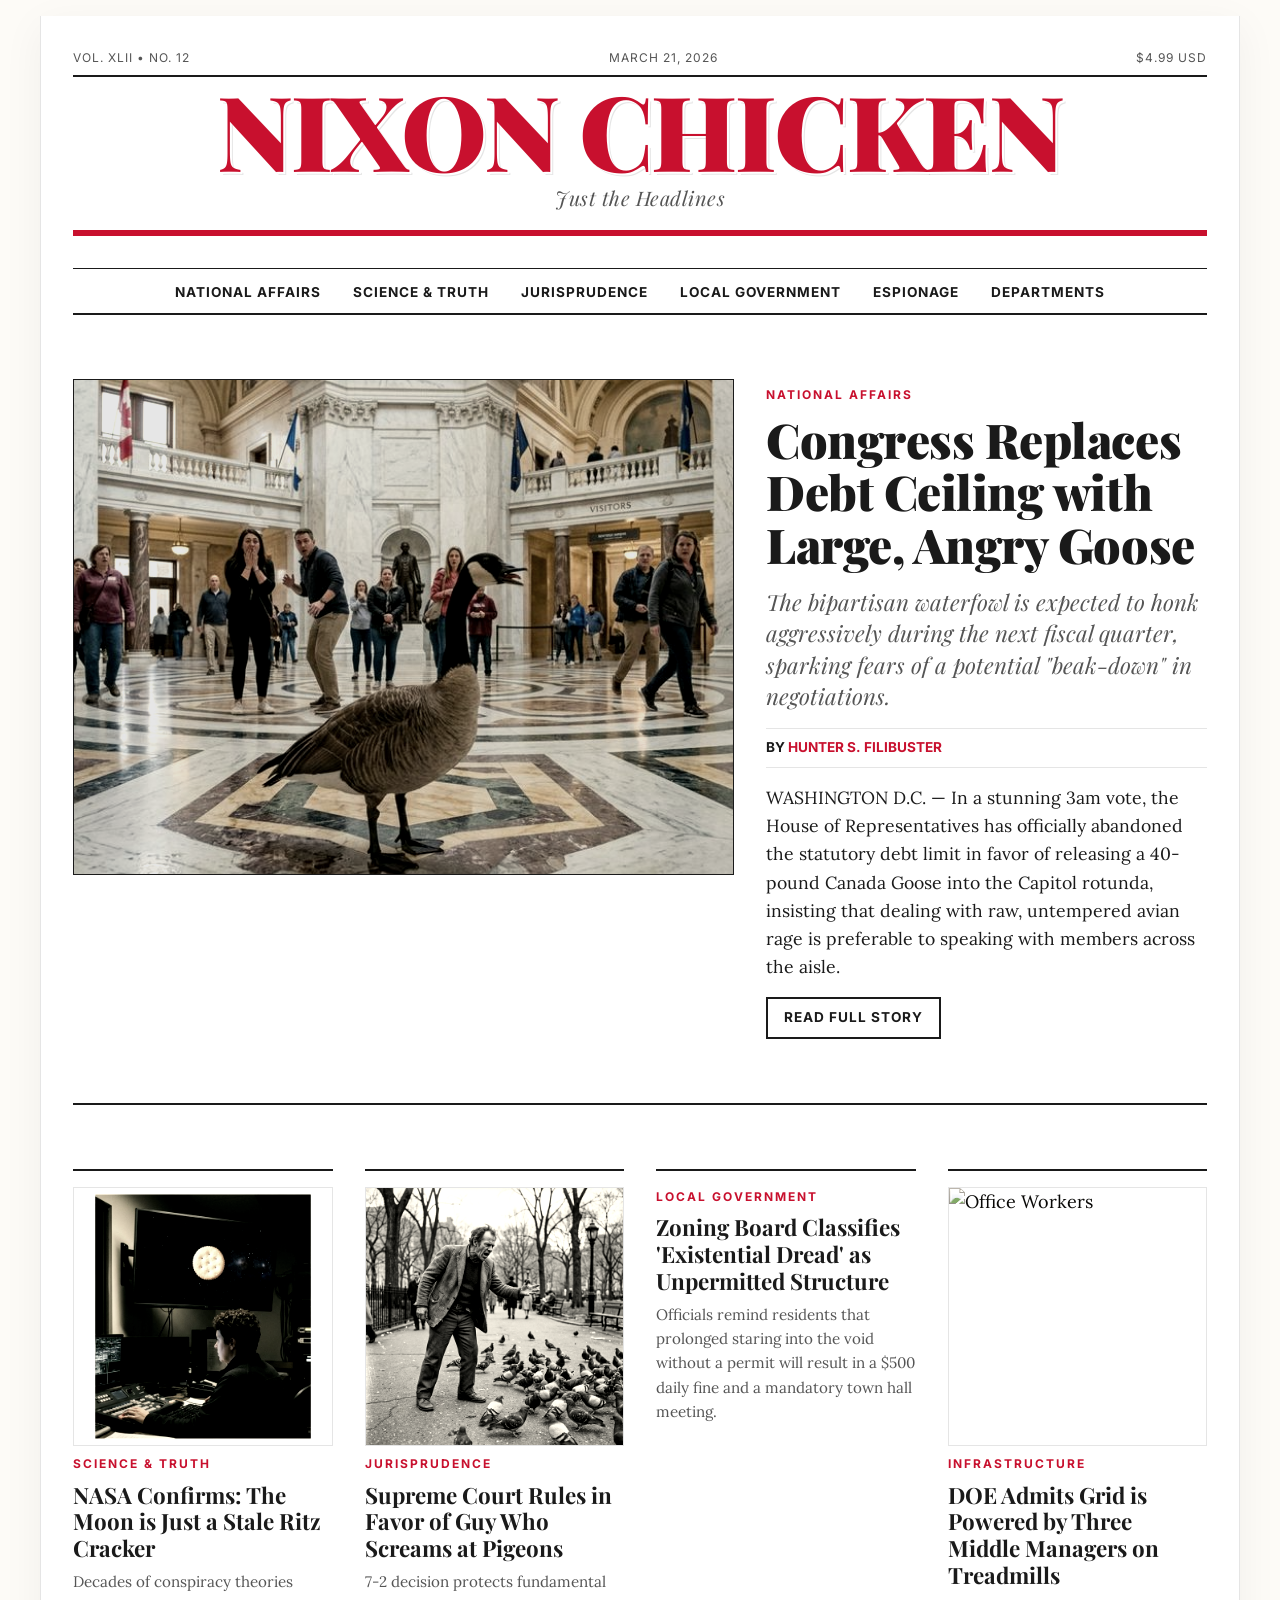
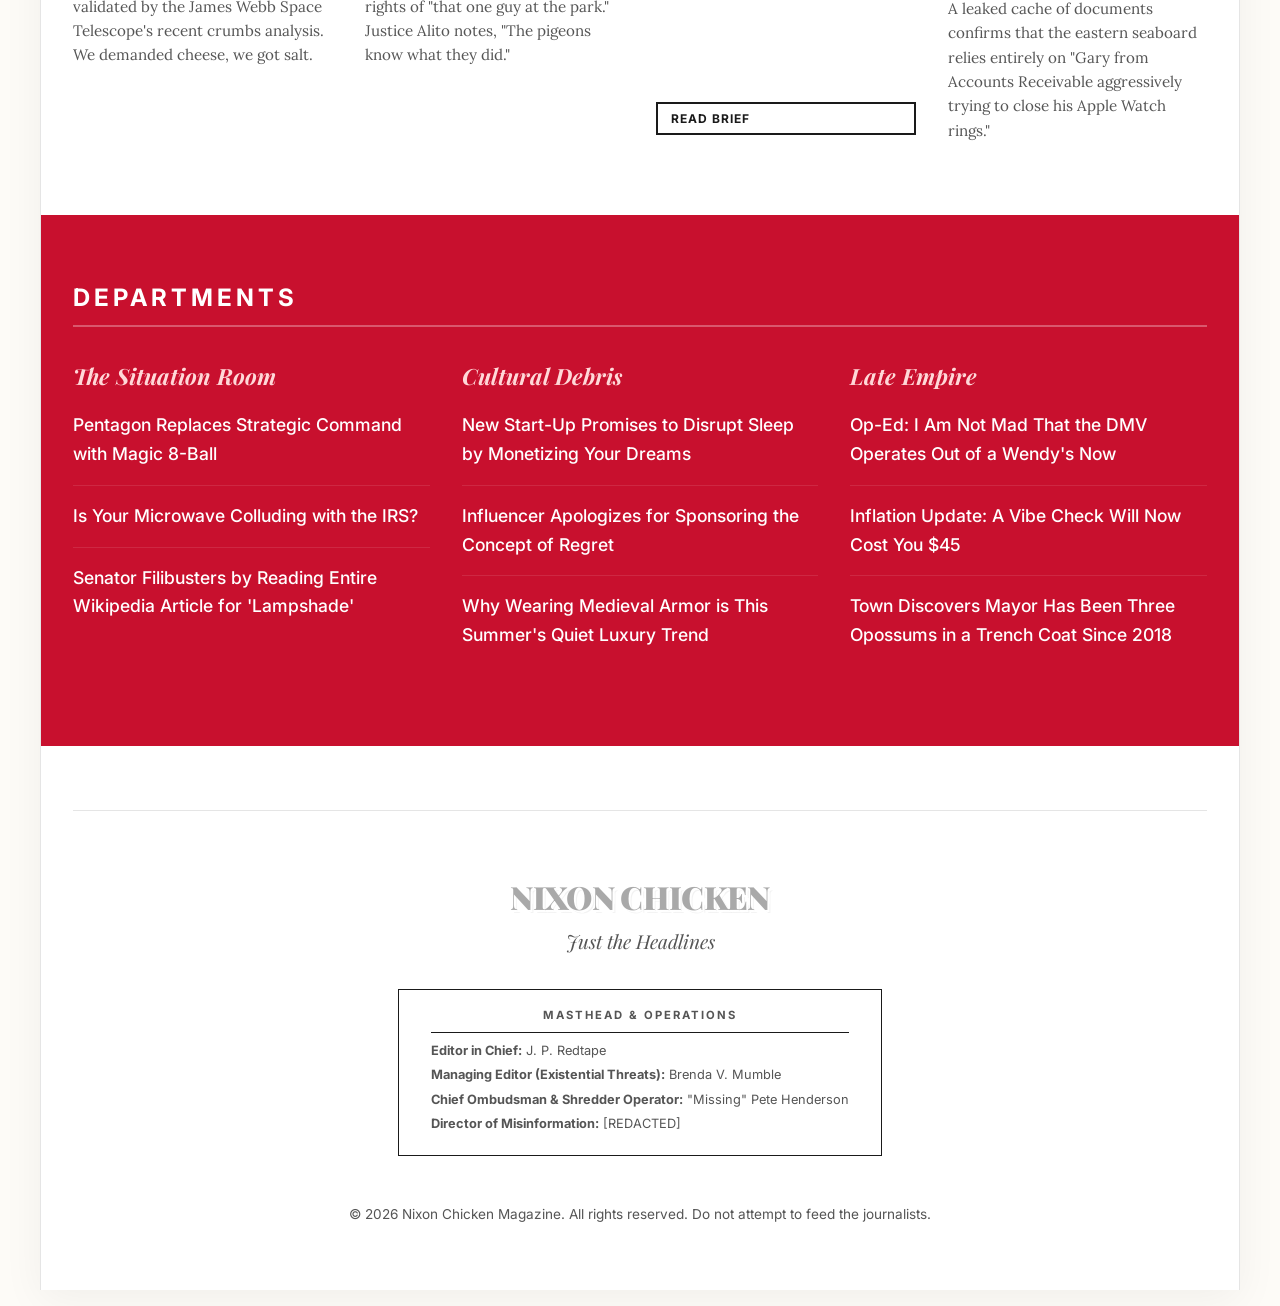
==== commit bb45e7cc: "Homepage: update tagline, fix nav links - Change tagline from "Suits on the Ground" to Just the Head" ====
--- a/index.html
+++ b/index.html
@@ -27,17 +27,17 @@
                 <span>$4.99 USD</span>
             </div>
             <h1 class="logo">NIXON CHICKEN</h1>
-            <p class="tagline">"Suits on the Ground"</p>
+            <p class="tagline">Just the Headlines</p>
         </header>
 
         <nav class="main-nav">
             <ul>
-                <li><a href="#">National Affairs</a></li>
-                <li><a href="#">Science & Truth</a></li>
-                <li><a href="#">Jurisprudence</a></li>
-                <li><a href="#">Local Government</a></li>
-                <li><a href="#">Espionage</a></li>
-                <li><a href="#">Departments</a></li>
+                <li><a href="/404">National Affairs</a></li>
+                <li><a href="/404">Science & Truth</a></li>
+                <li><a href="/404">Jurisprudence</a></li>
+                <li><a href="/404">Local Government</a></li>
+                <li><a href="/404">Espionage</a></li>
+                <li><a href="#departments">Departments</a></li>
             </ul>
         </nav>
 
@@ -95,7 +95,7 @@
 
             </div>
 
-            <section class="departments">
+            <section class="departments" id="departments">
                 <div class="dept-header">
                     <h2>Departments</h2>
                 </div>
@@ -130,7 +130,7 @@
 
         <footer class="site-footer">
             <h1 class="logo footer-logo">NIXON CHICKEN</h1>
-            <p class="footer-tagline">"Suits on the Ground"</p>
+            <p class="footer-tagline">Just the Headlines</p>
 
             <div class="staff-box">
                 <h5>Masthead & Operations</h5>
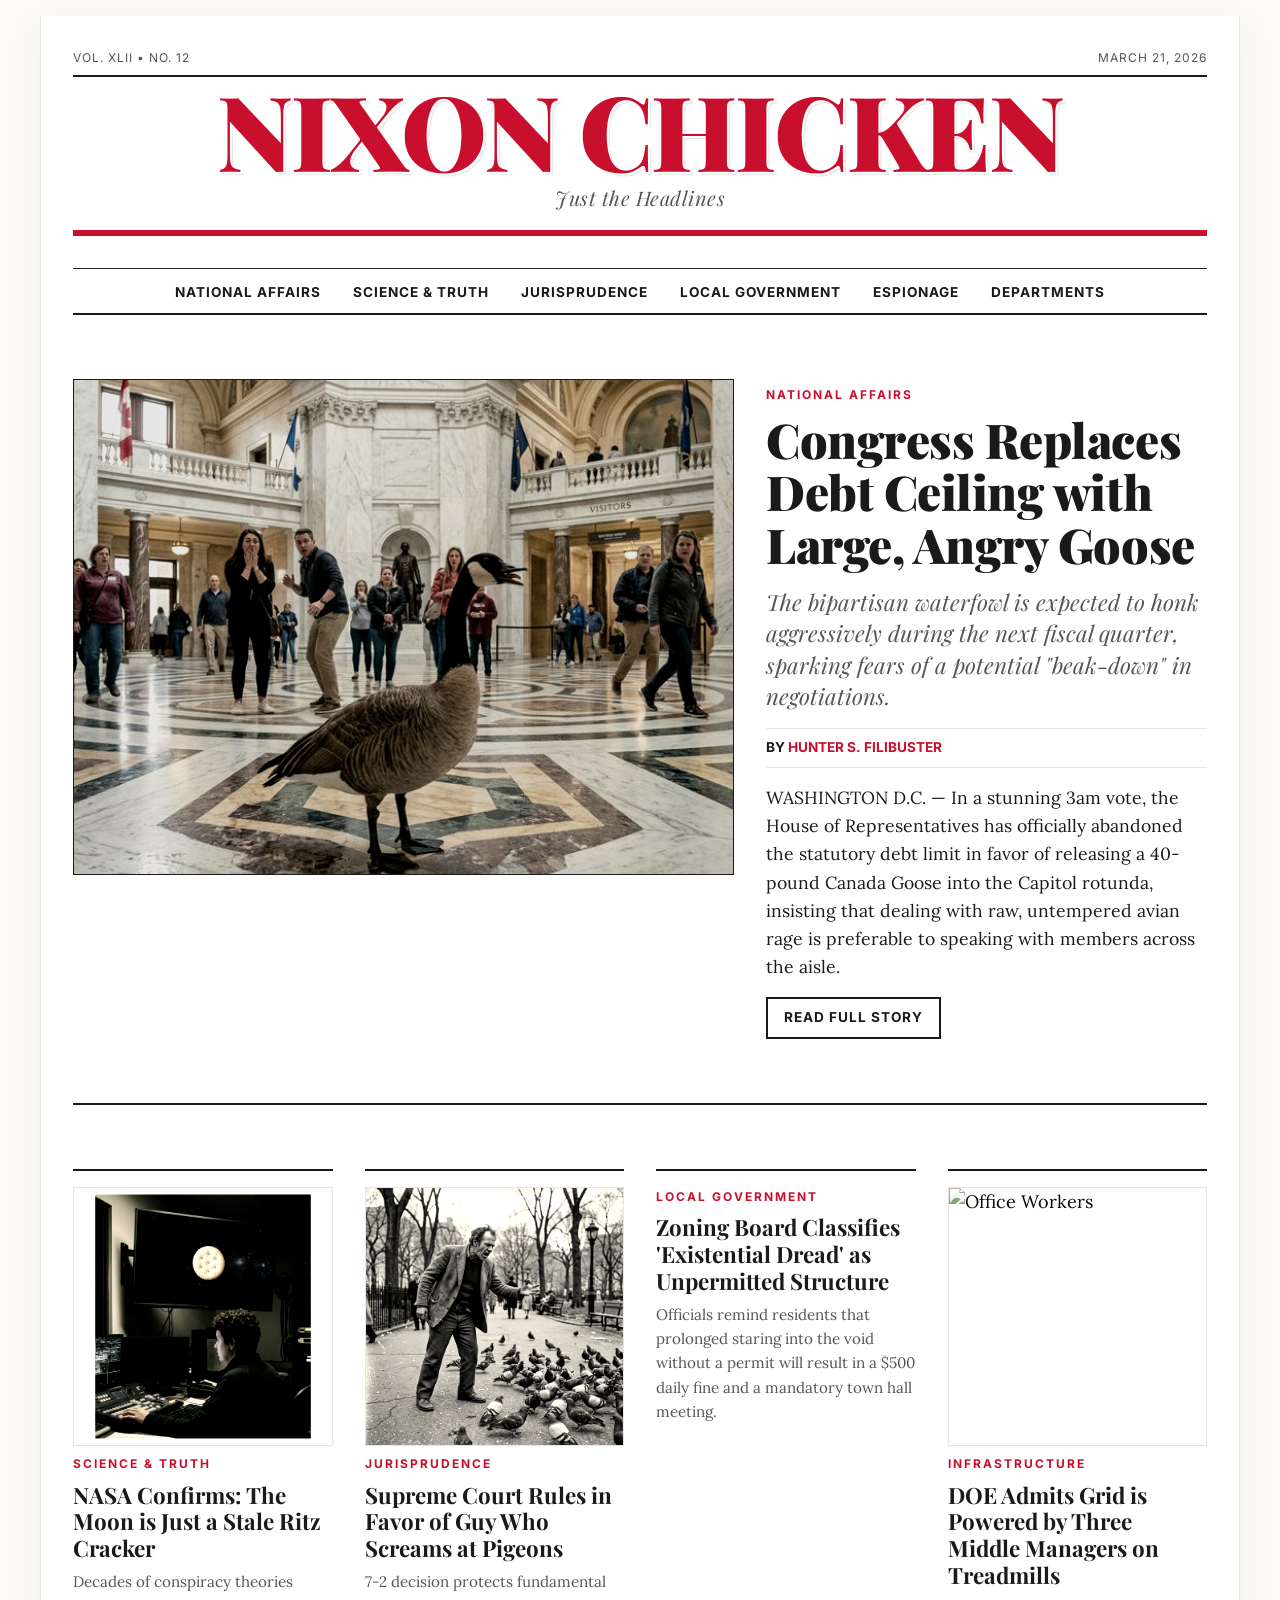
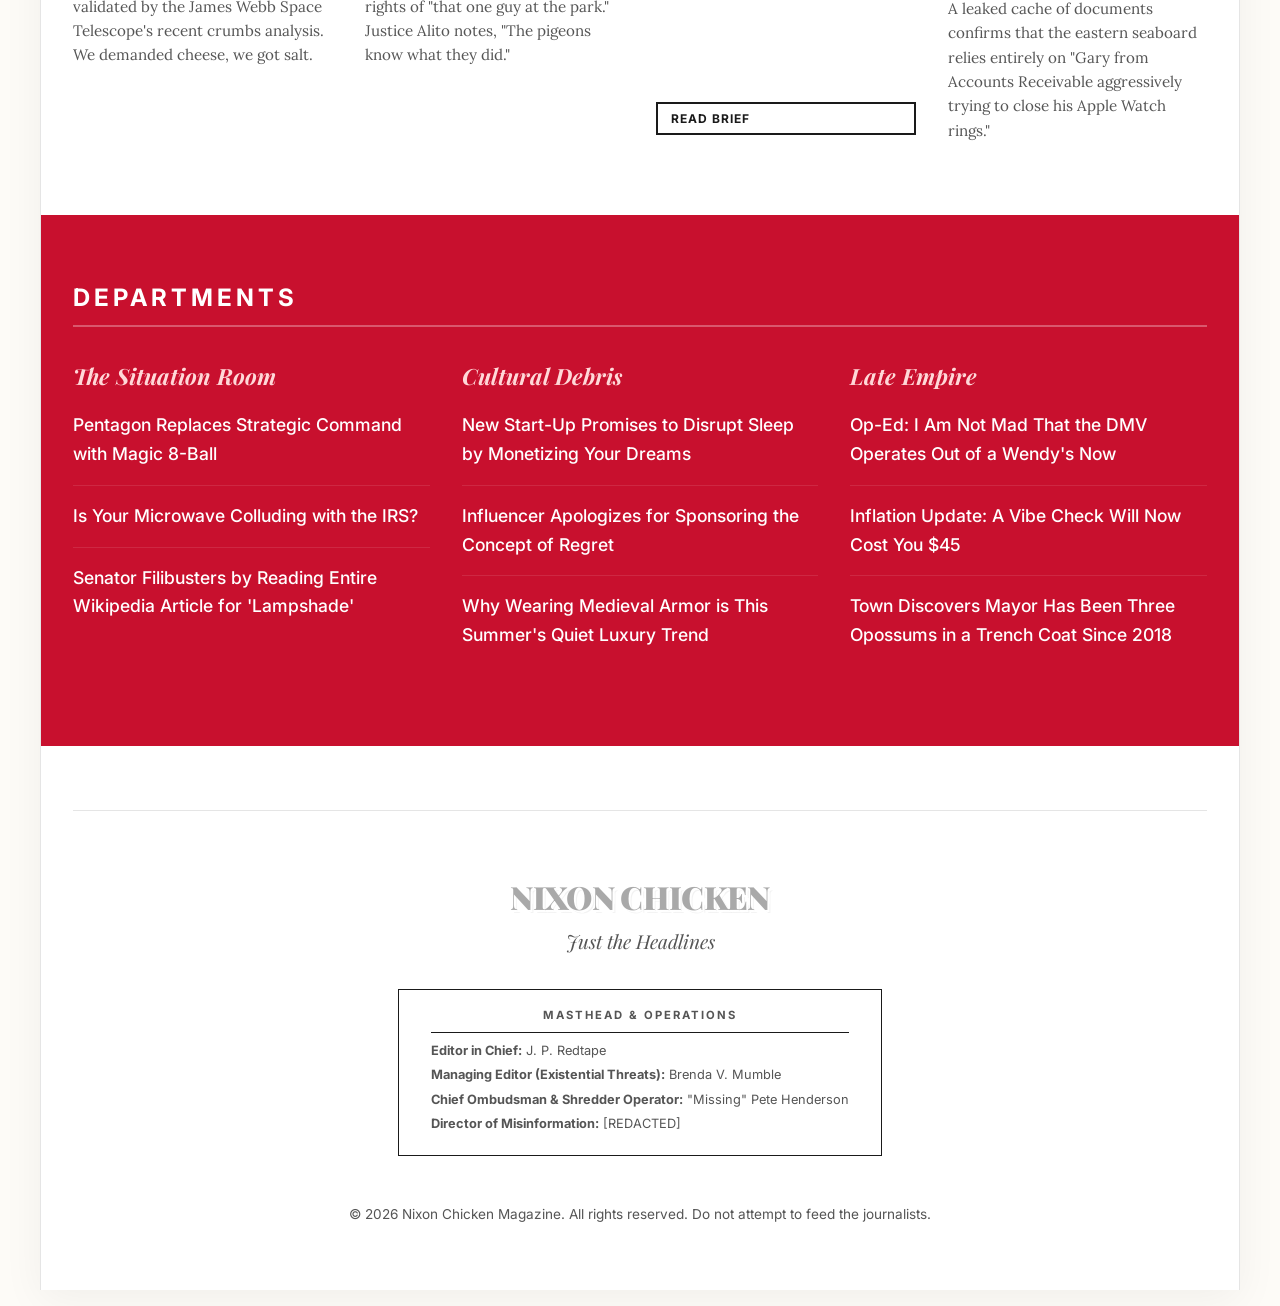
==== commit a1820293: "Homepage: remove video overlay, fix links, drop price from masthead - Remove video overlay div + vid" ====
--- a/index.html
+++ b/index.html
@@ -12,19 +12,12 @@
 </head>
 <body>
 
-    <!-- AUTOPLAY VIDEO HERO OVERLAY -->
-    <!-- Covers the entire viewport, plays once, pauses 1.5s, then fades to reveal site -->
-    <div id="video-overlay" class="video-overlay">
-        <video id="hero-video" src="assets/Casserole_hero_v3.mp4" muted playsinline webkit-playsinline preload="auto"></video>
-    </div>
-
     <!-- SITE CONTENT -->
     <div class="site-wrapper">
         <header class="masthead">
             <div class="masthead-meta">
                 <span>VOL. XLII • NO. 12</span>
                 <span>MARCH 21, 2026</span>
-                <span>$4.99 USD</span>
             </div>
             <h1 class="logo">NIXON CHICKEN</h1>
             <p class="tagline">Just the Headlines</p>
@@ -64,7 +57,7 @@
                         <img src="assets/ritz_moon.png" alt="Moon is a cracker">
                     </div>
                     <span class="category-tag">Science & Truth</span>
-                    <h3 class="card-headline">NASA Confirms: The Moon is Just a Stale Ritz Cracker</h3>
+                    <h3 class="card-headline"><a href="/404">NASA Confirms: The Moon is Just a Stale Ritz Cracker</a></h3>
                     <p class="card-dek">Decades of conspiracy theories validated by the James Webb Space Telescope's recent crumbs analysis. We demanded cheese, we got salt.</p>
                 </article>
 
@@ -73,13 +66,13 @@
                         <img src="assets/pigeon_man.png" alt="Man yelling at pigeons">
                     </div>
                     <span class="category-tag">Jurisprudence</span>
-                    <h3 class="card-headline">Supreme Court Rules in Favor of Guy Who Screams at Pigeons</h3>
+                    <h3 class="card-headline"><a href="/404">Supreme Court Rules in Favor of Guy Who Screams at Pigeons</a></h3>
                     <p class="card-dek">7-2 decision protects fundamental rights of "that one guy at the park." Justice Alito notes, "The pigeons know what they did."</p>
                 </article>
 
                 <article class="card text-only">
                     <span class="category-tag">Local Government</span>
-                    <h3 class="card-headline">Zoning Board Classifies 'Existential Dread' as Unpermitted Structure</h3>
+                    <h3 class="card-headline"><a href="/404">Zoning Board Classifies 'Existential Dread' as Unpermitted Structure</a></h3>
                     <p class="card-dek">Officials remind residents that prolonged staring into the void without a permit will result in a $500 daily fine and a mandatory town hall meeting.</p>
                     <a href="#" class="read-more small">Read Brief</a>
                 </article>
@@ -89,7 +82,7 @@
                         <img src="https://picsum.photos/seed/bureaucracy/600/600" alt="Office Workers">
                     </div>
                     <span class="category-tag">Infrastructure</span>
-                    <h3 class="card-headline">DOE Admits Grid is Powered by Three Middle Managers on Treadmills</h3>
+                    <h3 class="card-headline"><a href="/404">DOE Admits Grid is Powered by Three Middle Managers on Treadmills</a></h3>
                     <p class="card-dek">A leaked cache of documents confirms that the eastern seaboard relies entirely on "Gary from Accounts Receivable aggressively trying to close his Apple Watch rings."</p>
                 </article>
 
@@ -103,25 +96,25 @@
                     <div class="dept-col">
                         <h4>The Situation Room</h4>
                         <ul>
-                            <li><a href="#">Pentagon Replaces Strategic Command with Magic 8-Ball</a></li>
-                            <li><a href="#">Is Your Microwave Colluding with the IRS?</a></li>
-                            <li><a href="#">Senator Filibusters by Reading Entire Wikipedia Article for 'Lampshade'</a></li>
+                            <li><a href="/404">Pentagon Replaces Strategic Command with Magic 8-Ball</a></li>
+                            <li><a href="/404">Is Your Microwave Colluding with the IRS?</a></li>
+                            <li><a href="/404">Senator Filibusters by Reading Entire Wikipedia Article for 'Lampshade'</a></li>
                         </ul>
                     </div>
                     <div class="dept-col">
                         <h4>Cultural Debris</h4>
                         <ul>
-                            <li><a href="#">New Start-Up Promises to Disrupt Sleep by Monetizing Your Dreams</a></li>
-                            <li><a href="#">Influencer Apologizes for Sponsoring the Concept of Regret</a></li>
-                            <li><a href="#">Why Wearing Medieval Armor is This Summer's Quiet Luxury Trend</a></li>
+                            <li><a href="/404">New Start-Up Promises to Disrupt Sleep by Monetizing Your Dreams</a></li>
+                            <li><a href="/404">Influencer Apologizes for Sponsoring the Concept of Regret</a></li>
+                            <li><a href="/404">Why Wearing Medieval Armor is This Summer's Quiet Luxury Trend</a></li>
                         </ul>
                     </div>
                     <div class="dept-col">
                         <h4>Late Empire</h4>
                         <ul>
-                            <li><a href="#">Op-Ed: I Am Not Mad That the DMV Operates Out of a Wendy's Now</a></li>
-                            <li><a href="#">Inflation Update: A Vibe Check Will Now Cost You $45</a></li>
-                            <li><a href="#">Town Discovers Mayor Has Been Three Opossums in a Trench Coat Since 2018</a></li>
+                            <li><a href="/404">Op-Ed: I Am Not Mad That the DMV Operates Out of a Wendy's Now</a></li>
+                            <li><a href="/404">Inflation Update: A Vibe Check Will Now Cost You $45</a></li>
+                            <li><a href="/404">Town Discovers Mayor Has Been Three Opossums in a Trench Coat Since 2018</a></li>
                         </ul>
                     </div>
                 </div>
@@ -144,27 +137,5 @@
         </footer>
     </div>
 
-    <script>
-        const overlay = document.getElementById("video-overlay");
-        const video = document.getElementById("hero-video");
-
-        // When video ends: wait 1.5s, then fade out the overlay
-        video.addEventListener("ended", () => {
-            setTimeout(() => {
-                overlay.classList.add("fade-out");
-                // After the CSS transition completes, remove overlay from flow
-                overlay.addEventListener("transitionend", () => {
-                    overlay.style.display = "none";
-                }, { once: true });
-            }, 1500);
-        });
-
-        // Autoplay as soon as ready
-        video.play().catch(() => {
-            // If autoplay blocked, fade out immediately
-            overlay.classList.add("fade-out");
-            setTimeout(() => { overlay.style.display = "none"; }, 1200);
-        });
-    </script>
 </body>
 </html>
